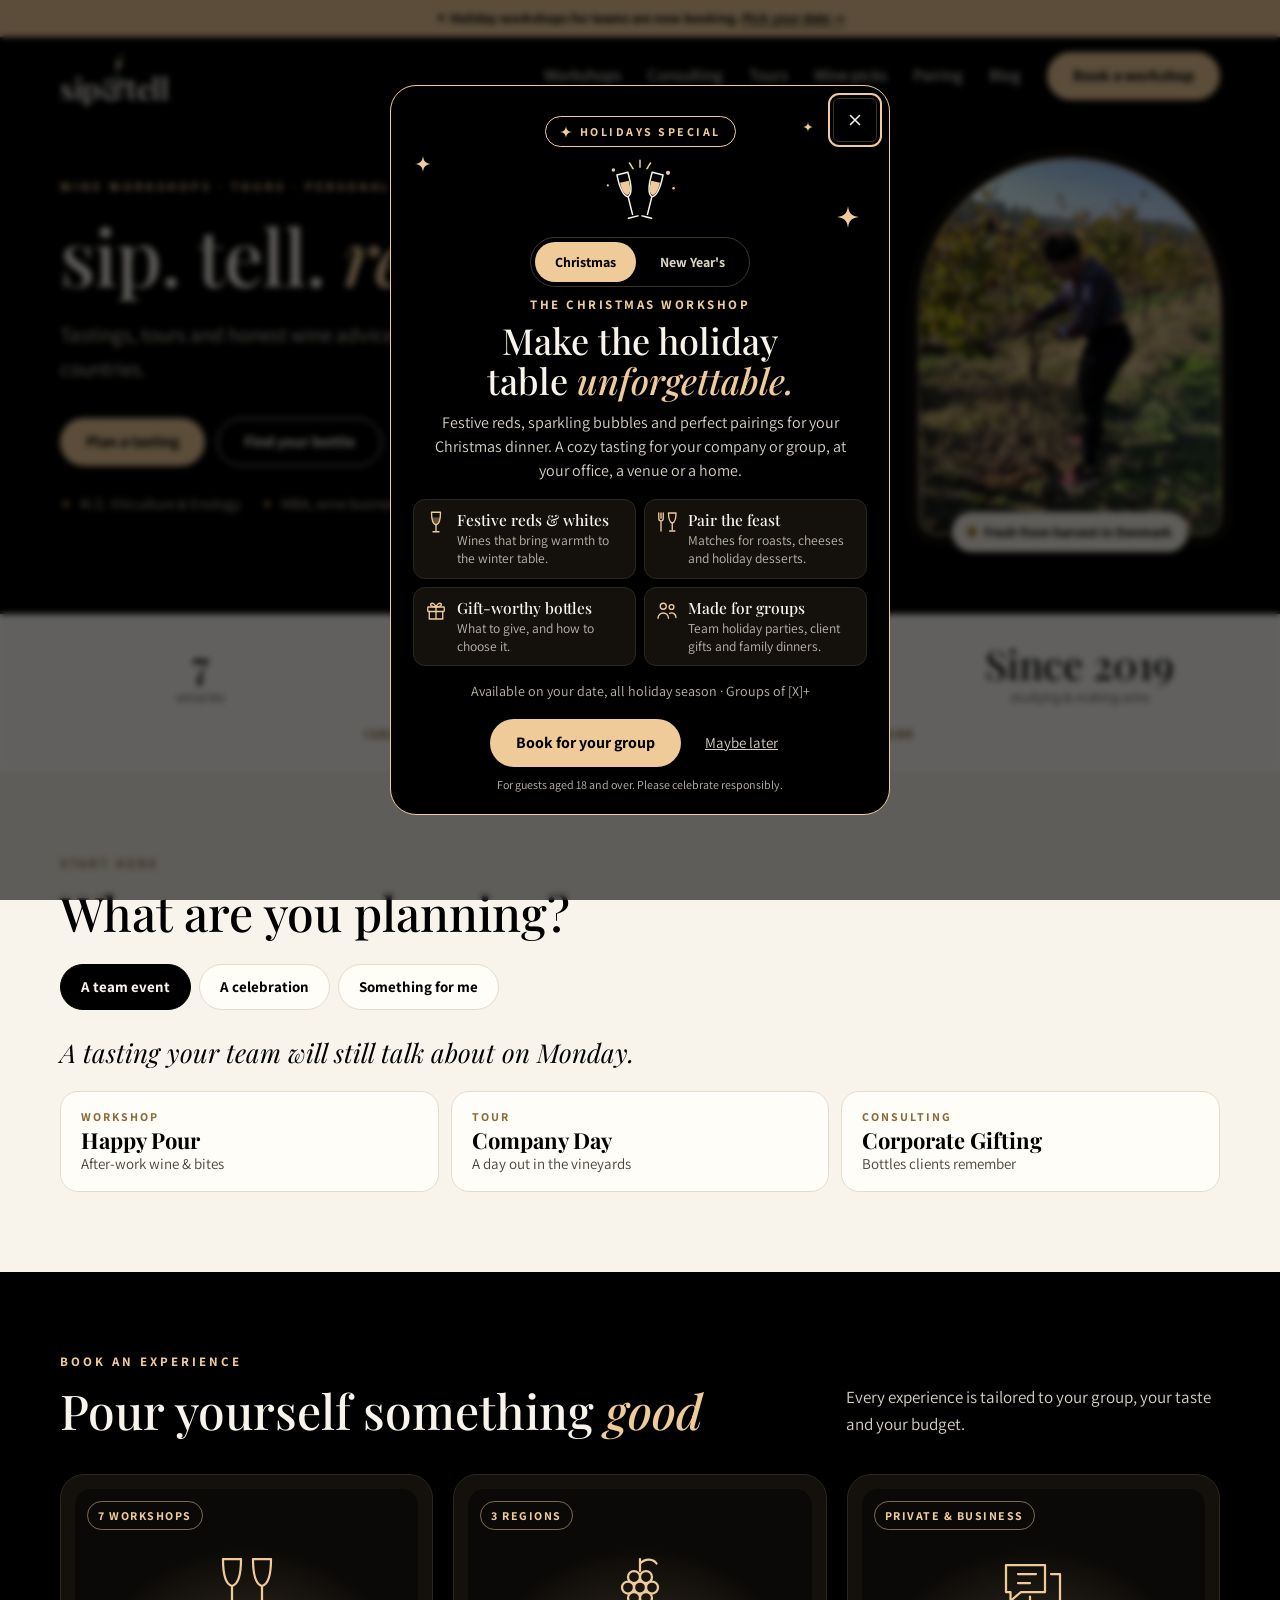
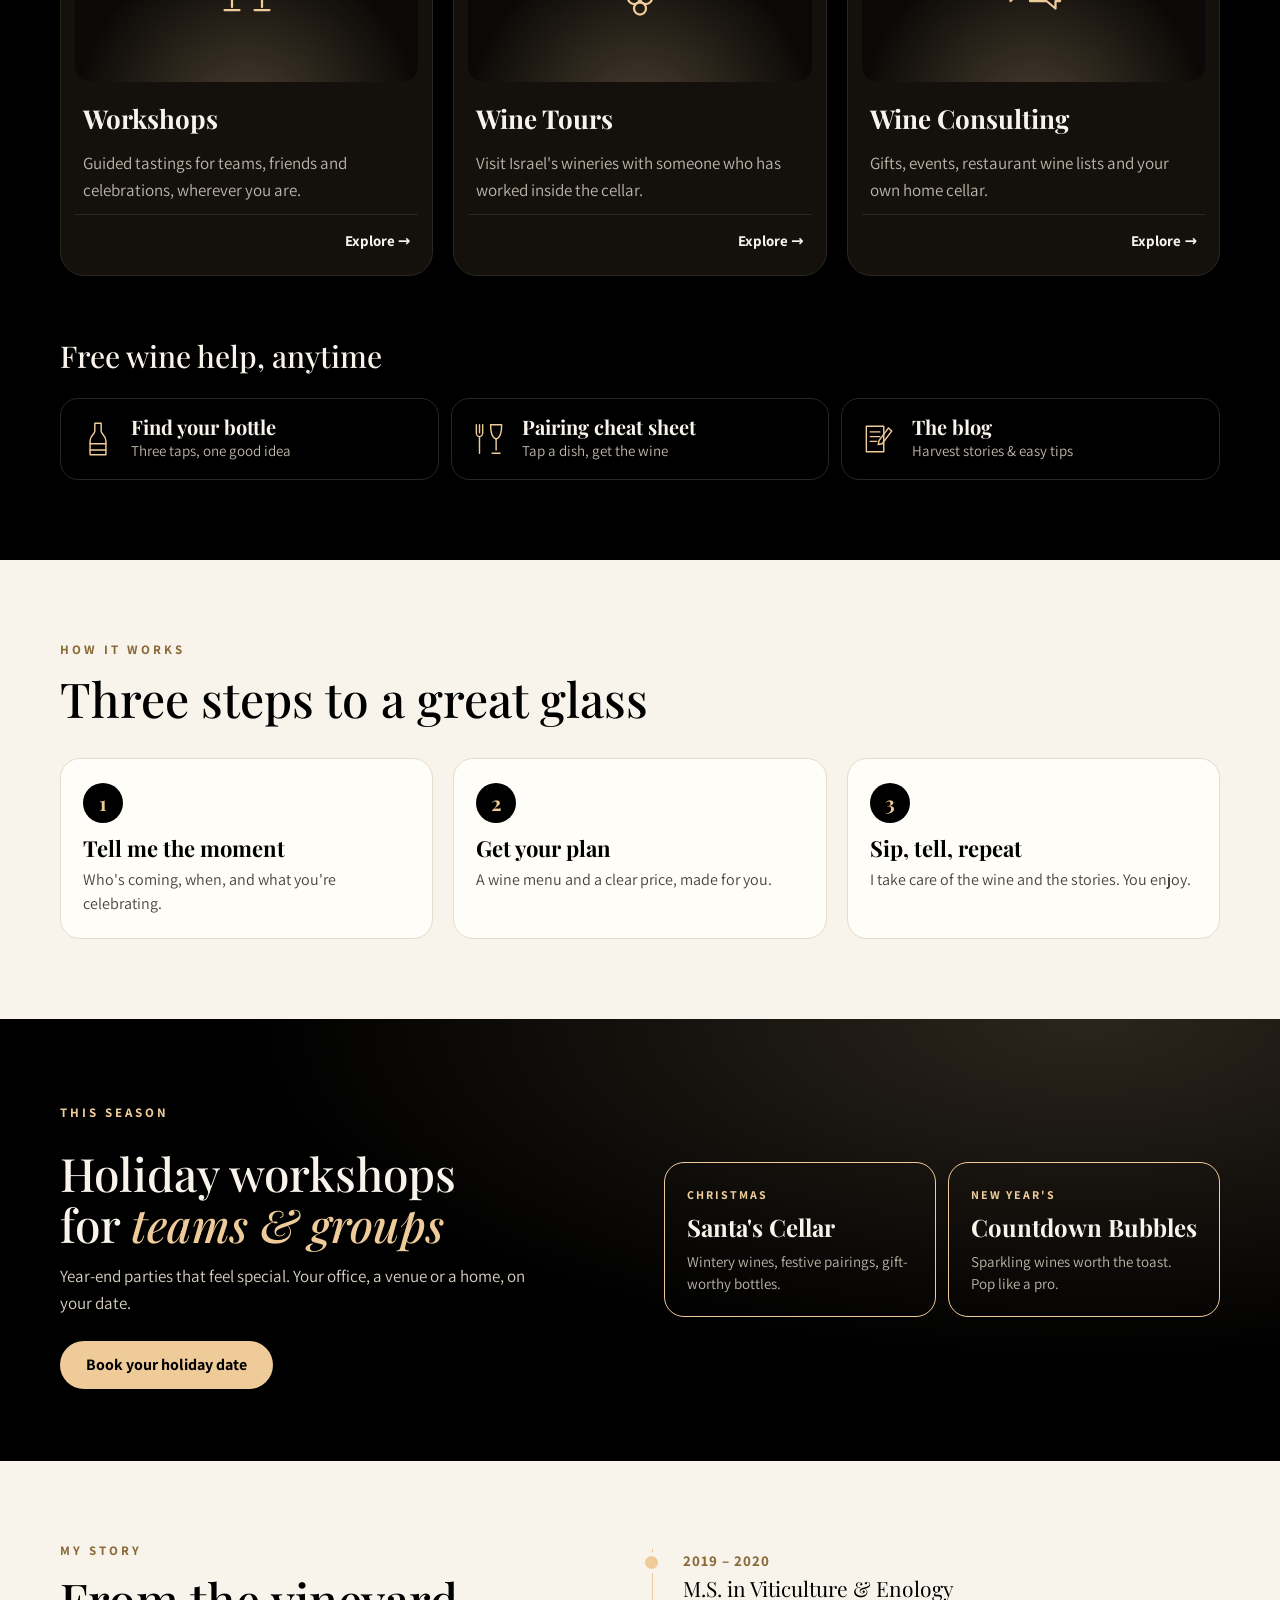
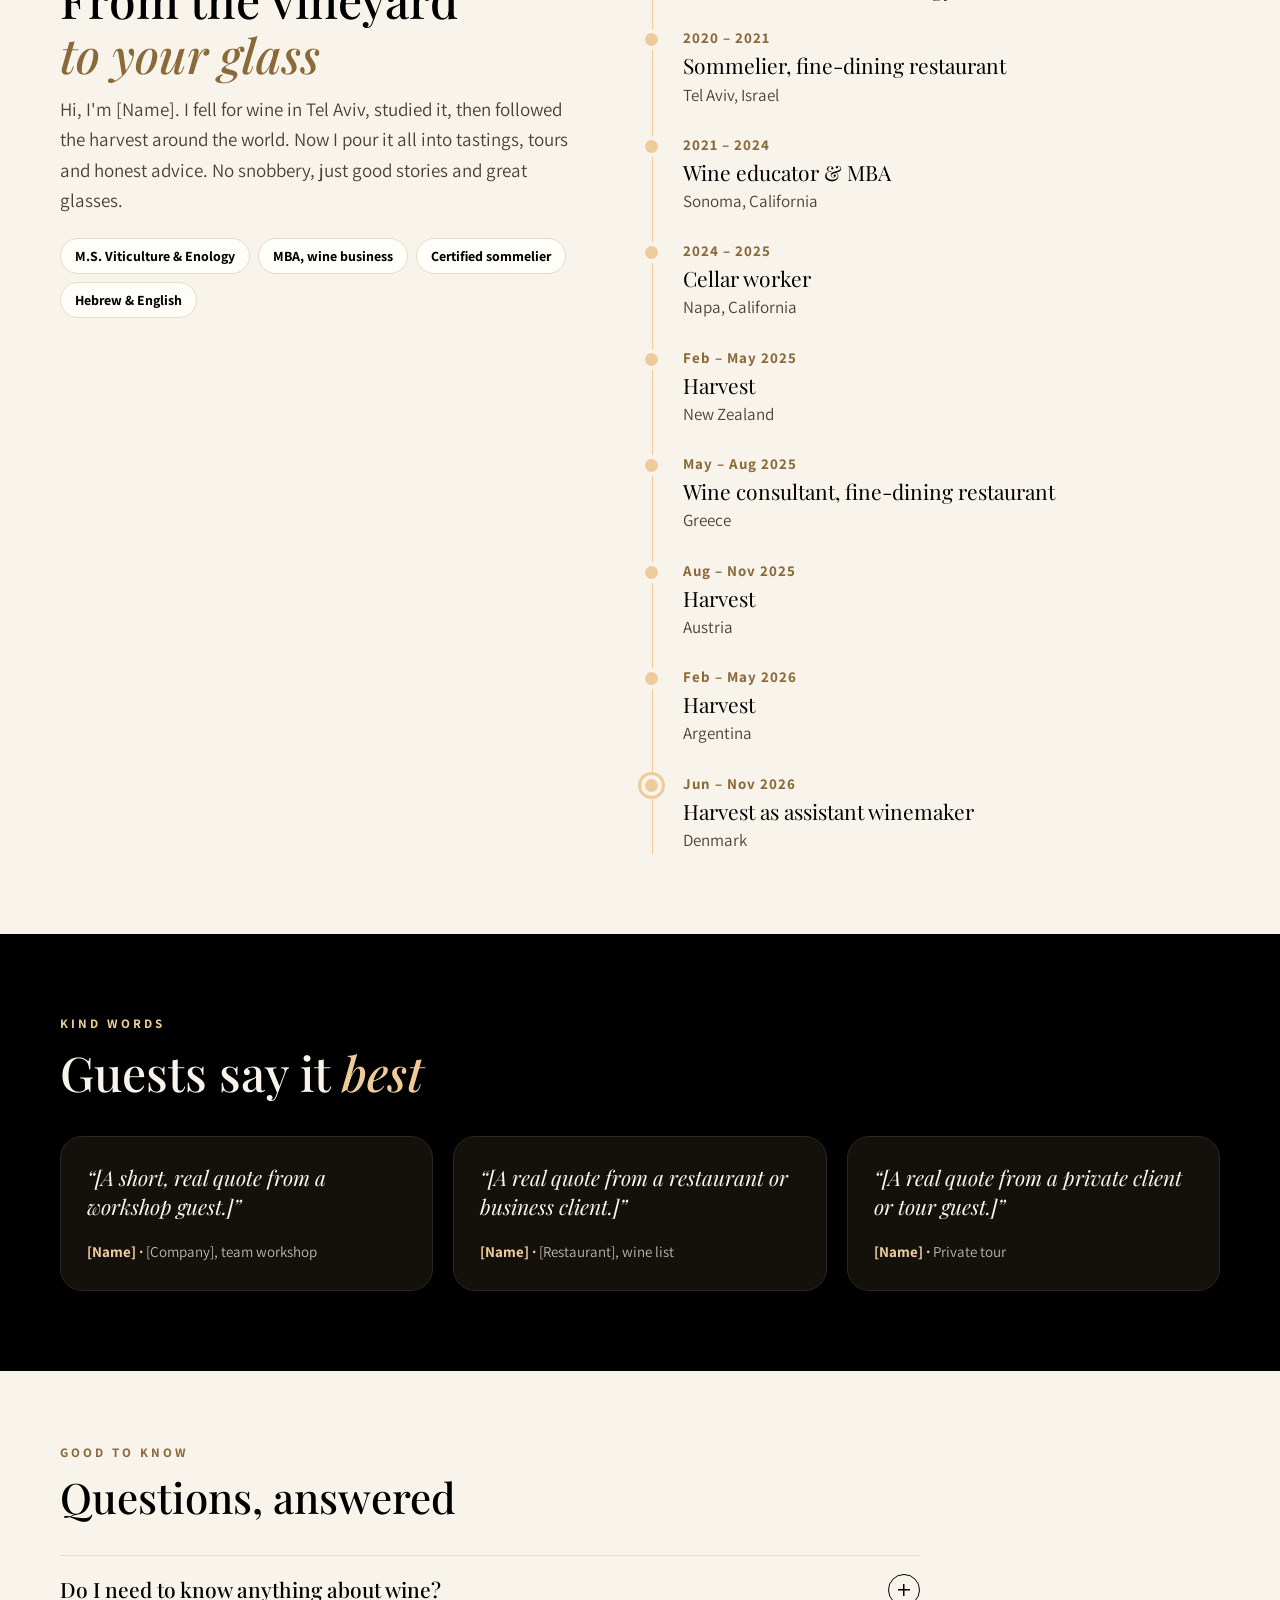
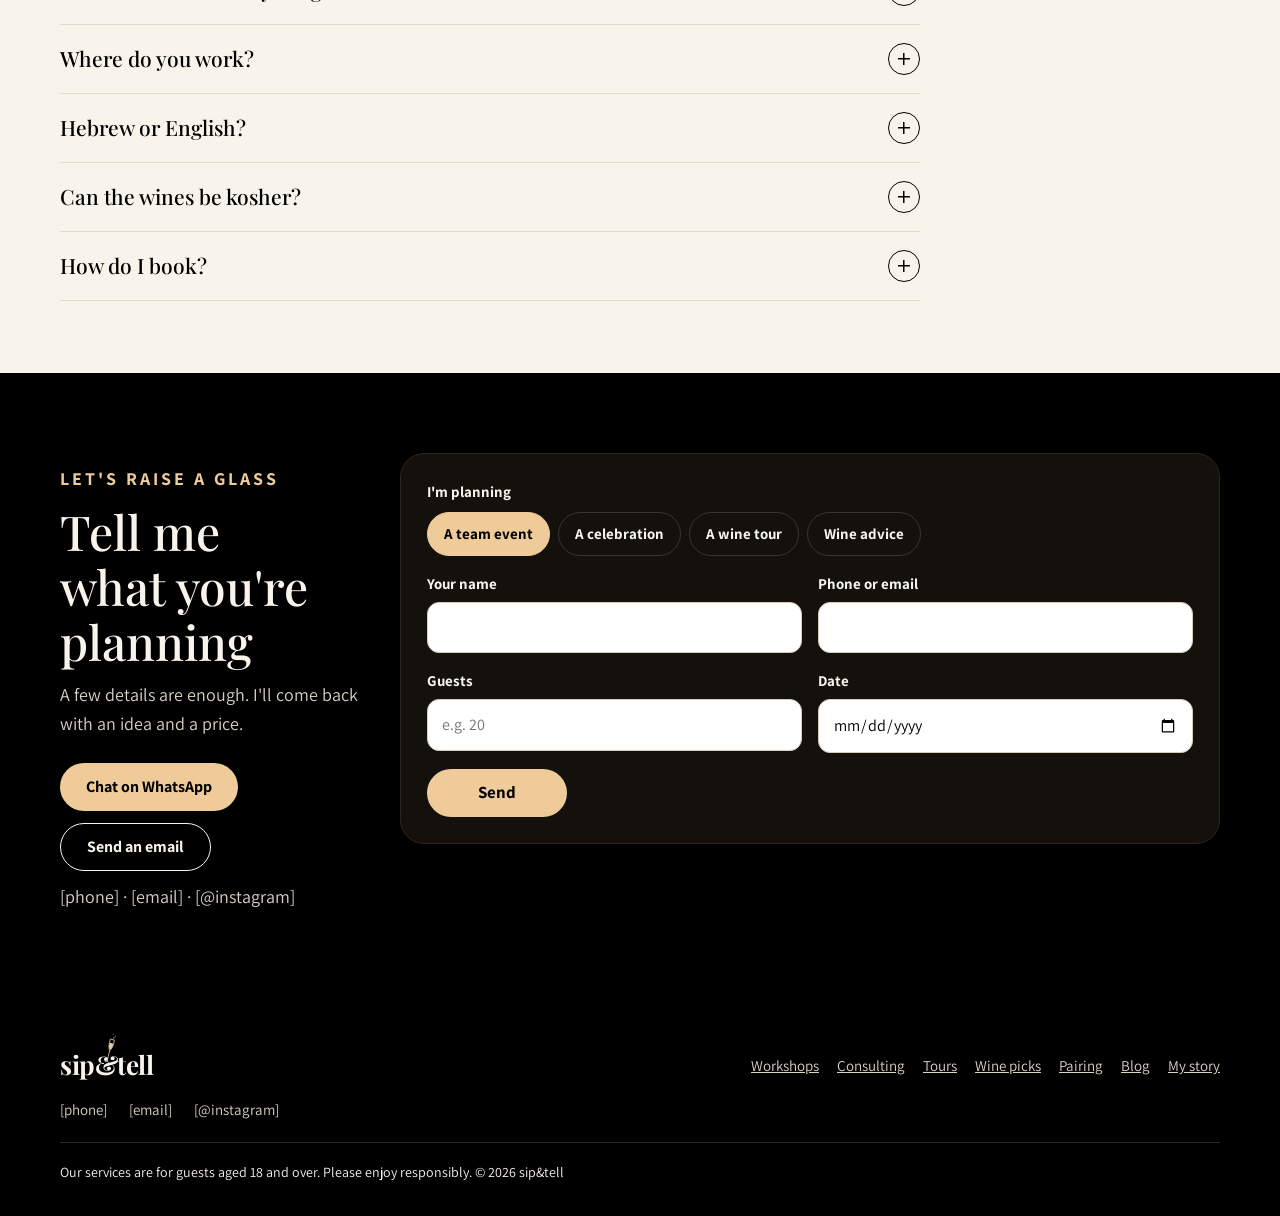
==== index.html @ bb8aca21 "sip&tell website Co-Authored-By: Claude Opus 5.5 <noreply@anthropic.com> Claude-Session: https://cla" ====
<!doctype html>
<html lang="en">
<head>
<meta charset="utf-8">
<meta name="viewport" content="width=device-width, initial-scale=1, viewport-fit=cover">
<meta name="description" content="sip&amp;tell: wine workshops, tours and personal wine advice.">
<title>sip&amp;tell</title>
<link rel="preconnect" href="https://fonts.googleapis.com">
<link rel="stylesheet" href="https://fonts.googleapis.com/css2?family=Playfair+Display:ital,wght@0,500;0,700;1,500&family=Assistant:wght@400;500;700&display=swap">
<style>
/* Layout: alternating black and cream bands from the brand book, one centered 1200px column, mobile-first */
:root{
  --black:#000000; --cream:#F8F4EC; --gold:#EFCB9A; --gold-ink:#8A6A38;
  --card:#FFFDF8; --line:#E4DCCB; --muted:#4A4238; --muted-dark:#BDB6AA; --soft:#D9D2C5; --photo:#14110D;
  --display:'Playfair Display', Georgia, 'Times New Roman', serif;
  --text:Assistant, 'Segoe UI', system-ui, -apple-system, sans-serif;
  color-scheme: light;
}
*{box-sizing:border-box}
html{scroll-behavior:smooth}
@media (prefers-reduced-motion: reduce){html{scroll-behavior:auto}}
[hidden]{display:none!important}
html{padding-top:env(safe-area-inset-top,0px);padding-bottom:env(safe-area-inset-bottom,0px)}
img{max-width:100%}
body{margin:0;background:var(--cream);color:var(--black);font-family:var(--text);font-size:17px;line-height:1.6}
body::before{content:"";position:fixed;inset:0 0 auto;height:env(safe-area-inset-top,0px);z-index:10;background:var(--black)}
a{color:inherit}
a:focus-visible,button:focus-visible{outline:2px solid var(--gold);outline-offset:3px;border-radius:6px}
h1,h2,h3{font-family:var(--display);text-wrap:balance;margin:0}
p{margin:0}
.wrap{max-width:1200px;margin:0 auto;padding-left:max(20px, env(safe-area-inset-left,0px));padding-right:max(20px, env(safe-area-inset-right,0px))}
.dark{background:var(--black);color:var(--cream)}
.eyebrow{font-size:13px;font-weight:700;letter-spacing:3px;text-transform:uppercase}
.btn{display:inline-flex;align-items:center;justify-content:center;min-height:48px;border-radius:999px;padding:0 26px;font-weight:700;font-size:16px;text-decoration:none;white-space:nowrap;transition:transform .15s ease, background .15s ease}
.btn:hover{transform:translateY(-1px)}
.btn-gold{background:var(--gold);color:var(--black)}
.btn-ghost-light{border:1.5px solid var(--cream);color:var(--cream)}
.btn-dark{background:var(--black);color:var(--cream)}
.btn-ghost-dark{border:1.5px solid var(--black);color:var(--black)}

/* Logo: wordmark with a champagne flute standing on the ampersand */
.logo{display:inline-block;padding-top:.8em;color:var(--cream);text-decoration:none;font-family:var(--display);font-weight:700;line-height:1;letter-spacing:-.5px;white-space:nowrap}
.logo .amp{position:relative;display:inline-block}
.logo svg{position:absolute;left:50%;bottom:.6em;width:.42em;height:1.16em;transform:translateX(-45%) rotate(14deg);transform-origin:bottom center;overflow:visible}

/* Header */
header{position:sticky;top:env(safe-area-inset-top,0px);z-index:20;background:var(--black);color:var(--cream)}
.bar{display:flex;align-items:center;justify-content:space-between;gap:16px;padding-block:12px}
.bar .logo{font-size:30px}
.nav{display:flex;align-items:center;gap:26px}
.nav-links{display:flex;gap:26px;font-weight:500}
.nav-links a{text-decoration:none;color:var(--cream)}
.nav-links a:hover{color:var(--gold)}
.menu-btn{display:none;background:none;border:1.5px solid var(--cream);color:var(--cream);width:48px;height:48px;border-radius:50%;cursor:pointer;align-items:center;justify-content:center}
@media (max-width: 1000px){
  .nav-links{display:none}
  .menu-btn{display:inline-flex}
  .nav .btn{padding:0 18px;font-size:15px}
  .nav{gap:10px}
}
.mobile-menu{border-top:1px solid #2A2620}
.mobile-menu ul{list-style:none;margin:0;padding-block:8px 18px;display:flex;flex-direction:column}
.mobile-menu a{display:block;padding:12px 0;font-family:var(--display);font-size:22px;text-decoration:none;color:var(--cream)}

/* Hero */
.hero{display:flex;flex-wrap:wrap;align-items:center;gap:48px;padding-block:44px 80px}
.hero-copy{flex:999 1 460px;min-width:0;container-type:inline-size}
.hero h1{font-weight:500;font-size:clamp(30px, 10.5cqi, 78px);line-height:1.06;letter-spacing:-1px;margin-top:16px}
.hero h1 em{color:var(--gold)}
.hero .lead{margin-top:22px;font-size:clamp(18px, 2.2vw, 21px);color:var(--soft);max-width:34em}
.actions{display:flex;flex-wrap:wrap;gap:12px;margin-top:32px}
.hero-art{flex:1 1 300px;display:flex;justify-content:center}
.photo{width:100%;max-width:420px;aspect-ratio:4/5;border-radius:220px 220px 24px 24px;border:1.5px dashed var(--gold);background:var(--photo);display:flex;align-items:center;justify-content:center;text-align:center;padding:32px;color:var(--gold)}
.photo.has-img{padding:0;border:none;overflow:hidden;box-shadow:0 0 0 1.5px var(--gold), 0 0 0 9px var(--black), 0 0 0 10px rgba(239,203,154,.35)}
.photo.has-img img{width:100%;height:100%;max-width:100%;object-fit:cover;object-position:50% 45%;display:block}

/* Tagline strip */
.strip{border-bottom:1px solid var(--line)}
.strip .wrap{display:flex;flex-wrap:wrap;align-items:center;justify-content:center;gap:8px 18px;padding-block:24px;font-family:var(--display);font-style:italic;font-size:clamp(19px, 2.4vw, 24px)}
.strip a{text-decoration:none}
.strip a:hover{color:var(--gold-ink)}
.spark{width:13px;height:13px;flex:none}

/* Sections */
.section{padding-block:80px}
.section h2{font-weight:500;font-size:clamp(32px, 4.5vw, 48px);line-height:1.15;margin-top:10px}
.section .intro{margin-top:12px;font-size:19px;max-width:36em}

/* Services */
.cards{display:grid;grid-template-columns:repeat(auto-fit, minmax(270px, 1fr));gap:20px;margin-top:40px}
.card{display:flex;flex-direction:column;gap:12px;text-decoration:none;color:var(--black);background:var(--card);border:1px solid var(--line);border-radius:20px;padding:28px;transition:border-color .15s ease, transform .15s ease}
.card:hover{border-color:var(--black);transform:translateY(-2px)}
.card h3{font-weight:700;font-size:24px}
.card p{color:var(--muted)}
.card .more{margin-top:auto;font-weight:700;font-size:15px}
.card svg{width:40px;height:40px}

/* Timeline */
.story{max-width:820px}
.timeline{list-style:none;margin:48px 0 0;padding:0 0 0 30px;border-left:1.5px solid var(--gold);display:flex;flex-direction:column;gap:32px}
.timeline li{position:relative}
.timeline li::before{content:"";position:absolute;left:-38px;top:7px;width:13px;height:13px;border-radius:50%;background:var(--gold);box-shadow:0 0 0 4px var(--black)}
.timeline .when{color:var(--gold);font-weight:700;font-size:15px;letter-spacing:1px;font-variant-numeric:tabular-nums}
.timeline .what{font-family:var(--display);font-size:23px;line-height:1.3;margin-top:2px}
.timeline .where{color:var(--muted-dark);margin-top:2px}
.timeline li.now::before{box-shadow:0 0 0 4px var(--black), 0 0 0 7px var(--gold)}

/* Contact */
.contact{text-align:center}
.contact .intro{margin-inline:auto}
.contact .actions{justify-content:center}
.details{margin-top:22px;color:var(--muted);user-select:all}

/* Footer */
footer{color:var(--soft)}
.foot{display:flex;flex-wrap:wrap;align-items:flex-end;justify-content:space-between;gap:20px;padding-block:40px 32px}
.foot .logo{font-size:26px}
.foot nav{display:flex;flex-wrap:wrap;gap:18px;font-size:15px}
.foot nav a{color:var(--soft)}
.legal{flex-basis:100%;border-top:1px solid #2A2620;padding-top:18px;font-size:14px}

/* New Year pop-up */
.ny{border:none;padding:0;background:transparent;color:var(--cream);width:min(92vw, 500px);max-height:94dvh;overflow:visible}
.ny::backdrop{background:rgba(0,0,0,.62);backdrop-filter:blur(3px)}
.ny[open] .ny-card{animation:ny-pop .45s cubic-bezier(.2,.9,.3,1.2)}
@keyframes ny-pop{from{opacity:0;transform:translateY(16px) scale(.96)}to{opacity:1;transform:none}}
@media (prefers-reduced-motion: reduce){.ny[open] .ny-card{animation:none}}
.ny-card{position:relative;overflow-y:auto;overflow-x:hidden;max-height:94dvh;scrollbar-width:none;overscroll-behavior:contain;background:var(--black);border:1.5px solid var(--gold);border-radius:26px;padding:30px 22px 20px;text-align:center}
.ny-card::-webkit-scrollbar{display:none}
.ny-year{position:absolute;left:50%;top:-10px;transform:translateX(-50%);font-family:var(--display);font-style:italic;font-size:120px;line-height:1;color:var(--gold);opacity:.1;pointer-events:none;letter-spacing:-4px}
.ny-close{position:absolute;top:12px;right:12px;width:44px;height:44px;border-radius:50%;border:1px solid #3A342B;background:transparent;color:var(--cream);cursor:pointer;display:inline-flex;align-items:center;justify-content:center}
.ny-close:hover{border-color:var(--gold);color:var(--gold)}
.ny-badge{display:inline-flex;align-items:center;gap:8px;border:1px solid var(--gold);color:var(--gold);border-radius:999px;padding:5px 14px;font-size:12px;font-weight:700;letter-spacing:2.5px;text-transform:uppercase}
.ny-art{display:block;margin:10px auto 0;width:84px;height:68px}
.ny h2{font-weight:500;font-size:clamp(26px, 6.5vw, 36px);line-height:1.12;margin-top:4px}
.ny h2 em{color:var(--gold)}
.ny-text{margin:10px auto 0;max-width:26em;font-size:16px;line-height:1.5;color:var(--soft)}
.ny-list{list-style:none;margin:16px 0 0;padding:0;display:grid;grid-template-columns:repeat(2, minmax(0, 1fr));gap:8px;text-align:left}
@media (max-width: 440px), (max-height: 760px){.ny-list .d{display:none!important}.ny-list li{align-items:center}}
.ny-list li{display:flex;align-items:flex-start;gap:9px;background:#14110D;border:1px solid #2A2620;border-radius:12px;padding:10px;font-size:13.5px;line-height:1.35;color:var(--muted-dark)}
.ny-list strong{display:block;color:var(--cream);font-family:var(--display);font-weight:500;font-size:15.5px;line-height:1.25}
.ny-list .d{display:block;margin-top:2px}
.ny-kicker{margin-top:4px;color:var(--gold);font-size:13px;font-weight:700;letter-spacing:2.5px;text-transform:uppercase}
.ny-note{margin-top:8px;color:var(--muted-dark);font-size:12px}
.ny-tabs{display:inline-flex;gap:4px;margin:12px auto 4px;padding:4px;border:1px solid #3A342B;border-radius:999px}
.ny-tabs button{min-height:40px;padding:0 20px;border:none;border-radius:999px;background:transparent;color:var(--soft);font:inherit;font-weight:700;font-size:14px;cursor:pointer;transition:background .15s ease,color .15s ease}
.ny-tabs button:hover{color:var(--cream)}
.ny-tabs button[aria-selected="true"]{background:var(--gold);color:var(--black)}
.ny-list svg{width:24px;height:24px;flex:none;color:var(--gold)}
.ny-meta{margin-top:14px;color:var(--muted-dark);font-size:14px}
.ny .actions{justify-content:center;margin-top:16px}
.ny-later{background:none;border:none;color:var(--soft);font:inherit;font-size:15px;text-decoration:underline;cursor:pointer;min-height:44px;padding:0 12px}
.ny-sparkle{position:absolute;color:var(--gold);pointer-events:none}
.ny-chip{position:fixed;z-index:30;right:max(16px, calc(env(safe-area-inset-right,0px) + 12px));bottom:max(16px, calc(env(safe-area-inset-bottom,0px) + 12px));display:inline-flex;align-items:center;gap:8px;min-height:48px;padding:0 18px;border-radius:999px;border:1.5px solid var(--gold);background:var(--black);color:var(--cream);font:inherit;font-weight:700;font-size:15px;cursor:pointer;box-shadow:0 8px 24px rgba(0,0,0,.25)}
.ny-chip svg{width:16px;height:16px;color:var(--gold)}

/* Phone & tablet: keep the page menu visible as a swipeable row under the logo */
@media (max-width: 1000px){
  .bar{flex-wrap:wrap;row-gap:0;gap:10px}
  .bar > .logo{margin-right:auto}
  .nav{display:contents}
  .nav-links{display:flex!important;order:3;flex-basis:100%;min-width:0;overflow-x:auto;scrollbar-width:none;gap:20px;margin-top:10px;padding:10px 24px 0 0;border-top:1px solid #2A2620;font-size:15px;-webkit-mask-image:linear-gradient(90deg,#000 88%,transparent);mask-image:linear-gradient(90deg,#000 88%,transparent)}
  .nav-links::-webkit-scrollbar{display:none}
  .nav-links a{white-space:nowrap;flex:none;padding-block:4px}
  .nav-links a[aria-current]{color:var(--gold)}
}

/* ---- Homepage v2 ---- */
.creds{list-style:none;margin:26px 0 0;padding:0;display:flex;flex-wrap:wrap;gap:8px 20px;color:var(--soft);font-size:15px}
.creds li{display:flex;align-items:center;gap:8px}
.creds svg{width:12px;height:12px}
.photo-wrap{margin:0;position:relative;width:100%;max-width:420px}
.now-badge{position:absolute;left:50%;bottom:-18px;transform:translateX(-50%);display:inline-flex;align-items:center;gap:8px;white-space:nowrap;background:var(--cream);color:var(--black);border-radius:999px;padding:9px 16px;font-size:14px;font-weight:700;box-shadow:0 8px 24px rgba(0,0,0,.35)}
.now-badge .dot{width:8px;height:8px;border-radius:50%;background:#8A6A38;box-shadow:0 0 0 4px rgba(239,203,154,.6)}

.proof{border-bottom:1px solid var(--line);background:var(--card)}
.proof-row{display:grid;grid-template-columns:repeat(4, minmax(0, 1fr));gap:12px;padding-block:28px}
.proof-row div{display:flex;flex-direction:column;align-items:center;text-align:center;gap:2px;min-width:0}
.proof-row b{font-family:var(--display);font-weight:500;font-size:clamp(26px, 4vw, 40px);line-height:1.1}
.proof-row span{font-size:14px;color:var(--muted);line-height:1.3}
.proof-places{grid-column:1 / -1;text-align:center;margin:4px 0 0;font-size:14px;font-weight:700;letter-spacing:1.5px;text-transform:uppercase;color:var(--gold-ink)}
@media (max-width: 640px){.proof-row{grid-template-columns:repeat(2, minmax(0, 1fr));row-gap:22px}}

.aud-tabs{display:flex;flex-wrap:wrap;gap:8px;margin-top:24px}
.aud-tabs button{min-height:46px;padding:0 20px;border-radius:999px;border:1.5px solid var(--line);background:var(--card);font:inherit;font-weight:700;font-size:15px;color:var(--black);cursor:pointer}
.aud-tabs button:hover{border-color:var(--black)}
.aud-tabs button[aria-selected="true"]{background:var(--black);color:var(--cream);border-color:var(--black)}
.aud-line{margin-top:22px;font-family:var(--display);font-style:italic;font-size:clamp(20px, 2.6vw, 26px)}
.aud-picks{display:grid;grid-template-columns:repeat(auto-fit, minmax(220px, 1fr));gap:12px;margin-top:18px}
.aud-picks a{display:flex;flex-direction:column;gap:2px;padding:18px 20px;border-radius:18px;background:var(--card);border:1px solid var(--line);text-decoration:none;font-family:var(--display);font-size:22px;font-weight:700;line-height:1.2;transition:border-color .15s ease, transform .15s ease;min-width:0}
.aud-picks a:hover{border-color:var(--black);transform:translateY(-2px)}
.aud-picks small{font-family:var(--text);font-size:12px;font-weight:700;letter-spacing:2px;text-transform:uppercase;color:var(--gold-ink)}
.aud-picks span{font-family:var(--text);font-size:15px;font-weight:400;color:var(--muted)}

.sec-head{display:flex;flex-wrap:wrap;justify-content:space-between;align-items:flex-end;gap:12px 32px}
.sec-note{color:var(--soft);max-width:22em}
.exp{display:grid;grid-template-columns:repeat(auto-fit, minmax(280px, 1fr));gap:20px;margin-top:36px}
.exp-card{display:flex;flex-direction:column;gap:10px;padding:14px 14px 22px;border-radius:24px;background:#14110D;border:1px solid #2A2620;color:var(--cream);text-decoration:none;transition:border-color .15s ease, transform .15s ease;min-width:0}
.exp-card:hover{border-color:var(--gold);transform:translateY(-3px)}
.exp-art{position:relative;display:flex;align-items:center;justify-content:center;aspect-ratio:16/9;border-radius:16px;background:radial-gradient(circle at 50% 120%, rgba(239,203,154,.28), transparent 60%), #0B0907;color:var(--gold)}
.exp-art svg{width:72px;height:72px}
.exp-art em{position:absolute;top:12px;left:12px;font-style:normal;font-size:12px;font-weight:700;letter-spacing:1.5px;text-transform:uppercase;border:1px solid rgba(239,203,154,.5);border-radius:999px;padding:4px 10px}
.exp-card h3{font-weight:700;font-size:26px;padding-inline:8px;margin-top:6px}
.exp-card p{color:var(--muted-dark);padding-inline:8px}
.exp-foot{display:flex;justify-content:flex-end;align-items:baseline;gap:10px;margin-top:auto;padding:14px 8px 0;border-top:1px solid #2A2620;color:var(--muted-dark);font-size:14px}
.exp-foot b{font-family:var(--display);font-size:20px;color:var(--gold)}
.exp-foot .go{font-weight:700;color:var(--cream);font-size:15px}
.free-title{margin-top:56px;font-weight:500;font-size:clamp(24px, 3vw, 30px)}
.free{display:grid;grid-template-columns:repeat(auto-fit, minmax(240px, 1fr));gap:12px;margin-top:18px}
.free a{display:flex;align-items:center;gap:14px;padding:16px 18px;border-radius:18px;border:1px solid #2A2620;color:var(--cream);text-decoration:none;font-size:15px;color:var(--muted-dark);min-width:0}
.free a:hover{border-color:var(--gold)}
.free svg{width:38px;height:38px;flex:none;color:var(--gold)}
.free strong{display:block;font-family:var(--display);font-size:20px;color:var(--cream);line-height:1.2}

.season{background:radial-gradient(ellipse at 85% 0%, rgba(239,203,154,.18), transparent 55%), var(--black)}
.season-row{display:flex;flex-wrap:wrap;gap:32px 48px;align-items:center;padding-block:72px}
.season-copy{flex:1 1 340px;min-width:0}
.season-copy h2{font-weight:500;font-size:clamp(32px, 4.5vw, 46px);line-height:1.12;margin-top:10px}
.season-copy h2 em{color:var(--gold)}
.season-copy p{margin:12px 0 24px;color:var(--soft);max-width:28em}
.season-cards{flex:1 1 340px;display:grid;grid-template-columns:repeat(auto-fit, minmax(200px, 1fr));gap:12px;min-width:0}
.season-cards a{display:flex;flex-direction:column;gap:4px;padding:22px;border-radius:20px;border:1px solid var(--gold);text-decoration:none;color:var(--cream)}
.season-cards a:hover{background:#14110D}
.season-cards small{font-size:12px;font-weight:700;letter-spacing:2px;text-transform:uppercase;color:var(--gold)}
.season-cards strong{font-family:var(--display);font-size:24px}
.season-cards span{color:var(--muted-dark);font-size:15px;line-height:1.45}

.about{display:flex;flex-wrap:wrap;gap:40px 64px;align-items:flex-start}
.about-copy{flex:1 1 340px;min-width:0}
@media (min-width: 900px){.about-copy{position:sticky;top:120px}}
.about-copy h2 em{color:var(--gold-ink)}
.chips-row{list-style:none;margin:22px 0 0;padding:0;display:flex;flex-wrap:wrap;gap:8px}
.chips-row li{border:1px solid var(--line);background:var(--card);border-radius:999px;padding:6px 14px;font-size:14px;font-weight:700}
.about .timeline{flex:1 1 380px;min-width:0;margin-top:8px;gap:24px}
.about .timeline li::before{box-shadow:0 0 0 4px var(--cream)}
.about .timeline li.now::before{box-shadow:0 0 0 4px var(--cream), 0 0 0 7px var(--gold)}
.about .timeline .when{color:var(--gold-ink)}
.about .timeline .what{font-size:21px}
.about .timeline .where{color:var(--muted)}

.quotes{display:grid;grid-template-columns:repeat(auto-fit, minmax(260px, 1fr));gap:20px;margin-top:36px}
.quotes figure{margin:0;padding:26px;border-radius:22px;background:#14110D;border:1px solid #2A2620;display:flex;flex-direction:column;gap:18px}
.quotes blockquote{margin:0;font-family:var(--display);font-style:italic;font-size:21px;line-height:1.4}
.quotes figcaption{margin-top:auto;font-weight:700;font-size:15px;color:var(--gold)}
.quotes figcaption span{color:var(--muted-dark);font-weight:400}

.reach-home{display:flex;flex-wrap:wrap;gap:40px;align-items:flex-start}
.reach-home .reach-copy{flex:1 1 300px;min-width:0}
.reach-home .reach-copy p{margin-top:12px;color:var(--soft);font-size:18px}
.reach-home .details{color:var(--muted-dark);margin-top:18px}
.reach-home .actions{margin-top:24px}
form.quote{flex:999 1 420px;min-width:0;background:#14110D;border:1px solid #2A2620;border-radius:24px;padding:26px;display:grid;grid-template-columns:repeat(2, minmax(0, 1fr));gap:16px;color:var(--cream)}
@media (max-width: 560px){form.quote{grid-template-columns:1fr}}
form.quote .field{display:flex;flex-direction:column;gap:6px;min-width:0}
form.quote .full{grid-column:1 / -1}
form.quote label,form.quote legend{font-weight:700;font-size:15px}
form.quote input[type=text],form.quote input[type=number],form.quote input[type=date]{font:inherit;font-size:16px;color:var(--black);background:#FFFFFF;border:1px solid #D6CCB8;border-radius:12px;padding:12px 14px;min-height:48px;width:100%}
form.quote .btn{grid-column:1 / -1;justify-self:start;border:none;cursor:pointer;font:inherit;font-weight:700;min-width:140px}
form.quote .sent{grid-column:1 / -1;font-size:15px;background:#2A2216;color:var(--cream);border-radius:12px;padding:12px 14px}
.pick{border:none;margin:0;padding:0;display:flex;flex-direction:row!important;flex-wrap:wrap;gap:8px!important}
.pick legend{padding:0;margin-bottom:8px;width:100%}
.pick label{position:relative;cursor:pointer;font-weight:500}
.pick input{position:absolute;opacity:0;width:1px;height:1px}
.pick span{display:inline-flex;align-items:center;min-height:44px;padding:0 16px;border-radius:999px;border:1.5px solid #3A342B;font-size:15px}
.pick input:checked + span{background:var(--gold);color:var(--black);border-color:var(--gold)}
.pick input:focus-visible + span{outline:2px solid var(--gold);outline-offset:3px}
.highlight{animation:glow 1.4s ease}
@keyframes glow{0%{box-shadow:0 0 0 0 rgba(239,203,154,0)}30%{box-shadow:0 0 0 6px rgba(239,203,154,.8)}100%{box-shadow:0 0 0 0 rgba(239,203,154,0)}}
</style>
<link rel="stylesheet" href="extras.css">
</head>
<body>

<svg width="0" height="0" style="position:absolute" aria-hidden="true">
  <defs>
    <symbol id="flute" viewBox="-6 -24 52 144">
      <path d="M11.5 22H28.5C29 38 26 50 20 53C14 50 11 38 11.5 22Z" fill="#EFCB9A"/>
      <path d="M10 4H30C31 30 28 52 20 56C12 52 9 30 10 4Z" fill="none" stroke="currentColor" stroke-width="3" stroke-linejoin="round"/>
      <path d="M20 56V108M11 113Q20 107 29 113" fill="none" stroke="currentColor" stroke-width="3" stroke-linecap="round"/>
      <g fill="currentColor"><circle cx="25" cy="-6" r="3"/><circle cx="31" cy="-16" r="2.2"/><circle cx="21" cy="-20" r="1.6"/></g>
    </symbol>
    <symbol id="spark" viewBox="0 0 24 24"><path d="M12 0C13 8 16 11 24 12C16 13 13 16 12 24C11 16 8 13 0 12C8 11 11 8 12 0Z" fill="#B08A4E"/></symbol>
  </defs>
</svg>

<div class="announce"><a href="workshops/#holiday">✦ Holiday workshops for teams are now booking. <span>Pick your date →</span></a></div>

<header>
  <div class="wrap bar">
    <a class="logo" href="#top" aria-label="sip&amp;tell, back to top">sip<span class="amp">&amp;<svg aria-hidden="true"><use href="#flute"/></svg></span>tell</a>
    <nav class="nav" aria-label="Main">
      <div class="nav-links">
        <a href="workshops/">Workshops</a>
        <a href="consulting/">Consulting</a>
        <a href="tours/">Tours</a>
        <a href="wine-picks/">Wine picks</a>
        <a href="pairing/">Pairing</a>
        <a href="blog/">Blog</a>
      </div>
      <a class="btn btn-gold" href="workshops/">Book a workshop</a>
      <button class="menu-btn" id="menu-btn" type="button" aria-label="Open menu" aria-expanded="false" aria-controls="mobile-menu">
        <svg width="20" height="20" viewBox="0 0 24 24" fill="none" stroke="currentColor" stroke-width="2" stroke-linecap="round" aria-hidden="true"><path d="M4 7h16M4 12h16M4 17h16"/></svg>
      </button>
    </nav>
  </div>
  <div class="mobile-menu" id="mobile-menu" hidden>
    <ul class="wrap">
      <li><a href="workshops/">Workshops</a></li>
      <li><a href="consulting/">Consulting</a></li>
      <li><a href="tours/">Tours</a></li>
      <li><a href="wine-picks/">Wine picks</a></li>
      <li><a href="pairing/">Pairing</a></li>
      <li><a href="blog/">Blog</a></li>
      <li><a href="#story">My story</a></li>
      <li><a href="#contact">Contact</a></li>
    </ul>
  </div>
</header>

<main>
<section id="top" class="dark">
  <div class="wrap hero">
    <div class="hero-copy">
      <p class="eyebrow" style="color:var(--gold)">Wine workshops · Tours · Personal advice</p>
      <h1 style="white-space:nowrap">sip. tell. <em>repeat.</em></h1>
      <p class="lead">Tastings, tours and honest wine advice from a winemaker with 7 harvests in 7 countries.</p>
      <div class="actions">
        <a class="btn btn-gold" href="workshops/">Plan a tasting</a>
        <a class="btn btn-ghost-light" href="wine-picks/">Find your bottle</a>
      </div>
      <ul class="creds" aria-label="Credentials">
        <li><svg aria-hidden="true"><use href="#spark"/></svg>M.S. Viticulture &amp; Enology</li>
        <li><svg aria-hidden="true"><use href="#spark"/></svg>MBA, wine business</li>
        <li><svg aria-hidden="true"><use href="#spark"/></svg>Certified sommelier</li>
      </ul>
    </div>
    <div class="hero-art">
      <figure class="photo-wrap">
        <div class="photo has-img"><img src="hero.jpg" alt="Working the vines in an autumn vineyard" width="900" height="1200"></div>
        <figcaption class="now-badge"><span class="dot" aria-hidden="true"></span>Fresh from harvest in Denmark</figcaption>
      </figure>
    </div>
  </div>
</section>

<section class="proof" aria-label="Experience in numbers">
  <div class="wrap proof-row">
    <div><b>7</b><span>wineries</span></div>
    <div><b>7</b><span>countries</span></div>
    <div><b>7</b><span>harvests</span></div>
    <div><b>Since 2019</b><span>studying &amp; making wine</span></div>
    <p class="proof-places">Israel · USA · Greece · New Zealand · Austria · Argentina · Denmark</p>
  </div>
</section>

<!-- Audience picker -->
<section id="planning" class="wrap section">
  <p class="eyebrow" style="color:var(--gold-ink)">Start here</p>
  <h2>What are you planning?</h2>
  <div class="aud-tabs" role="tablist" aria-label="Choose what you're planning">
    <button type="button" role="tab" id="t-team" aria-selected="true" aria-controls="p-team">A team event</button>
    <button type="button" role="tab" id="t-party" aria-selected="false" aria-controls="p-party" tabindex="-1">A celebration</button>
    <button type="button" role="tab" id="t-me" aria-selected="false" aria-controls="p-me" tabindex="-1">Something for me</button>
  </div>

  <div class="aud" id="p-team" role="tabpanel" aria-labelledby="t-team">
    <p class="aud-line">A tasting your team will still talk about on Monday.</p>
    <div class="aud-picks">
      <a href="workshops/#journeys"><small>Workshop</small>Happy Pour<span>After-work wine &amp; bites</span></a>
      <a href="tours/#styles"><small>Tour</small>Company Day<span>A day out in the vineyards</span></a>
      <a href="consulting/#business"><small>Consulting</small>Corporate Gifting<span>Bottles clients remember</span></a>
    </div>
  </div>
  <div class="aud" id="p-party" role="tabpanel" aria-labelledby="t-party" hidden>
    <p class="aud-line">Birthdays, anniversaries and big dinners, poured to perfection.</p>
    <div class="aud-picks">
      <a href="workshops/#journeys"><small>Workshop</small>Wine Passport<span>Pick a country, taste the trip</span></a>
      <a href="pairing/#services"><small>Pairing</small>Pairing Dinner<span>I pour, you host</span></a>
      <a href="tours/#styles"><small>Tour</small>Group Day Out<span>Friends, wineries, one great day</span></a>
    </div>
  </div>
  <div class="aud" id="p-me" role="tabpanel" aria-labelledby="t-me" hidden>
    <p class="aud-line">The right bottle, a smarter cellar, a perfect day in the vineyards.</p>
    <div class="aud-picks">
      <a href="wine-picks/#picks"><small>Wine picks</small>Tonight's Bottle<span>One perfect pick, fast</span></a>
      <a href="consulting/#private"><small>Consulting</small>Home Cellar<span>Build a cellar you'll love</span></a>
      <a href="tours/#styles"><small>Tour</small>Private Tour<span>Just you and the winemakers</span></a>
    </div>
  </div>
</section>

<!-- Experiences -->
<section id="services" class="dark">
  <div class="wrap section">
    <div class="sec-head">
      <div>
        <p class="eyebrow" style="color:var(--gold)">Book an experience</p>
        <h2>Pour yourself something <em style="color:var(--gold)">good</em></h2>
      </div>
      <p class="sec-note">Every experience is tailored to your group, your taste and your budget.</p>
    </div>
    <div class="exp">
      <a class="exp-card" href="workshops/">
        <span class="exp-art"><svg viewBox="0 0 48 48" fill="none" stroke="currentColor" stroke-width="1.5" stroke-linecap="round" stroke-linejoin="round" aria-hidden="true"><path d="M8 6h12c0 12-2 17-6 18c-4-1-6-6-6-18z"/><path d="M14 24v14M9 40h10"/><path d="M28 6h12c0 12-2 17-6 18c-4-1-6-6-6-18z"/><path d="M34 24v14M29 40h10"/></svg><em>7 workshops</em></span>
        <h3>Workshops</h3>
        <p>Guided tastings for teams, friends and celebrations, wherever you are.</p>
        <span class="exp-foot"><span class="go">Explore →</span></span>
      </a>
      <a class="exp-card" href="tours/">
        <span class="exp-art"><svg viewBox="0 0 48 48" fill="none" stroke="currentColor" stroke-width="1.5" stroke-linecap="round" stroke-linejoin="round" aria-hidden="true"><circle cx="20" cy="18" r="4"/><circle cx="28" cy="18" r="4"/><circle cx="24" cy="25" r="4"/><circle cx="16" cy="25" r="4"/><circle cx="32" cy="25" r="4"/><circle cx="20" cy="32" r="4"/><circle cx="28" cy="32" r="4"/><circle cx="24" cy="39" r="4"/><path d="M24 14V6M24 9c4-4 9-3 11 0"/></svg><em>3 regions</em></span>
        <h3>Wine Tours</h3>
        <p>Visit Israel's wineries with someone who has worked inside the cellar.</p>
        <span class="exp-foot"><span class="go">Explore →</span></span>
      </a>
      <a class="exp-card" href="consulting/">
        <span class="exp-art"><svg viewBox="0 0 48 48" fill="none" stroke="currentColor" stroke-width="1.5" stroke-linecap="round" stroke-linejoin="round" aria-hidden="true"><path d="M6 10h26v18H16l-7 6v-6H6z"/><path d="M36 16h6v18h-3v5l-6-5H22v-3"/><path d="M14 16h12M14 22h8"/></svg><em>Private &amp; business</em></span>
        <h3>Wine Consulting</h3>
        <p>Gifts, events, restaurant wine lists and your own home cellar.</p>
        <span class="exp-foot"><span class="go">Explore →</span></span>
      </a>
    </div>

    <h3 class="free-title">Free wine help, anytime</h3>
    <div class="free">
      <a href="wine-picks/#finder"><svg viewBox="0 0 48 48" fill="none" stroke="currentColor" stroke-width="1.8" stroke-linecap="round" stroke-linejoin="round" aria-hidden="true"><path d="M20 4h8v10c0 4 6 6 6 12v18H14V26c0-6 6-8 6-12z"/><path d="M14 30h20M14 38h20"/></svg><span><strong>Find your bottle</strong>Three taps, one good idea</span></a>
      <a href="pairing/#cheat"><svg viewBox="0 0 48 48" fill="none" stroke="currentColor" stroke-width="1.8" stroke-linecap="round" stroke-linejoin="round" aria-hidden="true"><path d="M8 6v10c0 3 2 5 4 5v21M12 6v10M16 6v10c0 3-2 5-4 5"/><path d="M26 6h14c0 12-3 17-7 18c-4-1-7-6-7-18z"/><path d="M33 24v14M28 42h10"/></svg><span><strong>Pairing cheat sheet</strong>Tap a dish, get the wine</span></a>
      <a href="blog/"><svg viewBox="0 0 48 48" fill="none" stroke="currentColor" stroke-width="1.8" stroke-linecap="round" stroke-linejoin="round" aria-hidden="true"><path d="M8 8h22v32H8z"/><path d="M13 15h12M13 21h12M13 27h8"/><path d="M36 10l4 4-12 16-5 1 1-5z"/></svg><span><strong>The blog</strong>Harvest stories &amp; easy tips</span></a>
    </div>
  </div>
</section>

<!-- How it works -->
<section class="wrap section">
  <p class="eyebrow" style="color:var(--gold-ink)">How it works</p>
  <h2>Three steps to a great glass</h2>
  <ol class="steps">
    <li><h3>Tell me the moment</h3><p>Who's coming, when, and what you're celebrating.</p></li>
    <li><h3>Get your plan</h3><p>A wine menu and a clear price, made for you.</p></li>
    <li><h3>Sip, tell, repeat</h3><p>I take care of the wine and the stories. You enjoy.</p></li>
  </ol>
</section>

<!-- Holiday season -->
<section class="dark season">
  <div class="wrap season-row">
    <div class="season-copy">
      <p class="eyebrow" style="color:var(--gold)">This season</p>
      <h2>Holiday workshops for <em>teams &amp; groups</em></h2>
      <p>Year-end parties that feel special. Your office, a venue or a home, on your date.</p>
      <a class="btn btn-gold" href="workshops/#holiday">Book your holiday date</a>
    </div>
    <div class="season-cards">
      <a href="workshops/#holiday"><small>Christmas</small><strong>Santa's Cellar</strong><span>Wintery wines, festive pairings, gift-worthy bottles.</span></a>
      <a href="workshops/#holiday"><small>New Year's</small><strong>Countdown Bubbles</strong><span>Sparkling wines worth the toast. Pop like a pro.</span></a>
    </div>
  </div>
</section>

<!-- About -->
<section id="story" class="wrap section about">
  <div class="about-copy">
    <p class="eyebrow" style="color:var(--gold-ink)">My story</p>
    <h2>From the vineyard <em>to your glass</em></h2>
    <p class="intro" style="color:var(--muted)">Hi, I'm [Name]. I fell for wine in Tel Aviv, studied it, then followed the harvest around the world. Now I pour it all into tastings, tours and honest advice. No snobbery, just good stories and great glasses.</p>
    <ul class="chips-row">
      <li>M.S. Viticulture &amp; Enology</li>
      <li>MBA, wine business</li>
      <li>Certified sommelier</li>
      <li>Hebrew &amp; English</li>
    </ul>
  </div>
  <ol class="timeline">
    <li><p class="when">2019 – 2020</p><p class="what">M.S. in Viticulture &amp; Enology</p></li>
    <li><p class="when">2020 – 2021</p><p class="what">Sommelier, fine-dining restaurant</p><p class="where">Tel Aviv, Israel</p></li>
    <li><p class="when">2021 – 2024</p><p class="what">Wine educator &amp; MBA</p><p class="where">Sonoma, California</p></li>
    <li><p class="when">2024 – 2025</p><p class="what">Cellar worker</p><p class="where">Napa, California</p></li>
    <li><p class="when">Feb – May 2025</p><p class="what">Harvest</p><p class="where">New Zealand</p></li>
    <li><p class="when">May – Aug 2025</p><p class="what">Wine consultant, fine-dining restaurant</p><p class="where">Greece</p></li>
    <li><p class="when">Aug – Nov 2025</p><p class="what">Harvest</p><p class="where">Austria</p></li>
    <li><p class="when">Feb – May 2026</p><p class="what">Harvest</p><p class="where">Argentina</p></li>
    <li class="now"><p class="when">Jun – Nov 2026</p><p class="what">Harvest as assistant winemaker</p><p class="where">Denmark</p></li>
  </ol>
</section>

<!-- Kind words -->
<section class="dark">
  <div class="wrap section">
    <p class="eyebrow" style="color:var(--gold)">Kind words</p>
    <h2>Guests say it <em style="color:var(--gold)">best</em></h2>
    <div class="quotes">
      <figure><blockquote>“[A short, real quote from a workshop guest.]”</blockquote><figcaption>[Name] · <span>[Company], team workshop</span></figcaption></figure>
      <figure><blockquote>“[A real quote from a restaurant or business client.]”</blockquote><figcaption>[Name] · <span>[Restaurant], wine list</span></figcaption></figure>
      <figure><blockquote>“[A real quote from a private client or tour guest.]”</blockquote><figcaption>[Name] · <span>Private tour</span></figcaption></figure>
    </div>
  </div>
</section>

<!-- FAQ -->
<section class="wrap faq" aria-labelledby="faq-h">
  <p class="eyebrow" style="color:var(--gold-ink)">Good to know</p>
  <h2 id="faq-h">Questions, answered</h2>
  <div class="faq-list">
    <details><summary>Do I need to know anything about wine?</summary><p>Not at all. Every experience starts from zero and stays fun. Wine lovers will still learn something new.</p></details>
    <details><summary>Where do you work?</summary><p>Workshops come to your office, a venue or a home in [area]. Tours visit wineries across Israel.</p></details>
    <details><summary>Hebrew or English?</summary><p>Both. Every workshop, tour and consultation can be in Hebrew or English.</p></details>
    <details><summary>Can the wines be kosher?</summary><p>Yes. Kosher wine menus are available on request.</p></details>
    <details><summary>How do I book?</summary><p>Send a WhatsApp message or fill in the form below. You'll get a tailored plan and a clear price.</p></details>
  </div>
</section>

<!-- Contact -->
<section id="contact" class="dark">
  <div class="wrap section reach-home">
    <div class="reach-copy">
      <p class="eyebrow" style="color:var(--gold)">Let's raise a glass</p>
      <h2>Tell me what you're planning</h2>
      <p>A few details are enough. I'll come back with an idea and a price.</p>
      <div class="actions">
        <a class="btn btn-gold" href="#contact">Chat on WhatsApp</a>
        <a class="btn btn-ghost-light" href="#contact">Send an email</a>
      </div>
      <p class="details">[phone] · [email] · [@instagram]</p>
    </div>
    <form class="quote" novalidate data-draft="Thanks! (Draft site: this form is not connected yet, so nothing was sent.)" data-missing="Please add your name and a phone number or email so I can get back to you.">
      <fieldset class="field full pick">
        <legend>I'm planning</legend>
        <label><input type="radio" name="kind" value="Team event" checked><span>A team event</span></label>
        <label><input type="radio" name="kind" value="Celebration"><span>A celebration</span></label>
        <label><input type="radio" name="kind" value="Tour"><span>A wine tour</span></label>
        <label><input type="radio" name="kind" value="Advice"><span>Wine advice</span></label>
      </fieldset>
      <div class="field">
        <label for="h-name">Your name</label>
        <input id="h-name" name="name" type="text" autocomplete="name" required>
      </div>
      <div class="field">
        <label for="h-contact">Phone or email</label>
        <input id="h-contact" name="contact" type="text" autocomplete="email" required>
      </div>
      <div class="field">
        <label for="h-guests">Guests</label>
        <input id="h-guests" name="guests" type="number" min="1" inputmode="numeric" placeholder="e.g. 20">
      </div>
      <div class="field">
        <label for="h-date">Date</label>
        <input id="h-date" name="date" type="date">
      </div>
      <button class="btn btn-gold" type="submit">Send</button>
      <p class="sent" role="status" hidden></p>
    </form>
  </div>
</section>
</main>

<footer class="dark">
  <div class="wrap foot">
    <a class="logo" href="#top" aria-label="sip&amp;tell, back to top">sip<span class="amp">&amp;<svg aria-hidden="true"><use href="#flute"/></svg></span>tell</a>
    <nav aria-label="Footer">
      <a href="workshops/">Workshops</a>
      <a href="consulting/">Consulting</a>
      <a href="tours/">Tours</a>
      <a href="wine-picks/">Wine picks</a>
      <a href="pairing/">Pairing</a>
      <a href="blog/">Blog</a>
      <a href="#story">My story</a>
    </nav>
    <p class="foot-contact"><span>[phone]</span><span>[email]</span><span>[@instagram]</span></p>
    <p class="legal">Our services are for guests aged 18 and over. Please enjoy responsibly. © 2026 sip&amp;tell</p>
  </div>
</footer>

<nav class="cta-bar" aria-label="Quick actions">
  <a class="wa" href="#contact"><svg viewBox="0 0 24 24" fill="none" stroke="currentColor" stroke-width="1.8" stroke-linecap="round" stroke-linejoin="round" aria-hidden="true"><path d="M4 20l1.3-3.9A8 8 0 1 1 8 19z"/></svg>WhatsApp</a>
  <a class="go" href="#contact">Get a price</a>
</nav>

<button class="ny-chip" id="ny-chip" type="button" hidden>
  <svg viewBox="0 0 24 24" aria-hidden="true"><path d="M12 0C13 8 16 11 24 12C16 13 13 16 12 24C11 16 8 13 0 12C8 11 11 8 12 0Z" fill="currentColor"/></svg>
  Holiday specials
</button>

<dialog class="ny" id="ny" aria-labelledby="ny-label">
  <div class="ny-card">
    <span class="ny-year" id="ny-year" aria-hidden="true" hidden>2027</span>
    <svg class="ny-sparkle" style="top:70px;left:24px;width:16px;height:16px" viewBox="0 0 24 24" aria-hidden="true"><path d="M12 0C13 8 16 11 24 12C16 13 13 16 12 24C11 16 8 13 0 12C8 11 11 8 12 0Z" fill="currentColor"/></svg>
    <svg class="ny-sparkle" style="top:120px;right:30px;width:22px;height:22px" viewBox="0 0 24 24" aria-hidden="true"><path d="M12 0C13 8 16 11 24 12C16 13 13 16 12 24C11 16 8 13 0 12C8 11 11 8 12 0Z" fill="currentColor"/></svg>
    <svg class="ny-sparkle" style="top:36px;right:76px;width:10px;height:10px" viewBox="0 0 24 24" aria-hidden="true"><path d="M12 0C13 8 16 11 24 12C16 13 13 16 12 24C11 16 8 13 0 12C8 11 11 8 12 0Z" fill="currentColor"/></svg>
    <button class="ny-close" id="ny-close" type="button" aria-label="Close">
      <svg width="18" height="18" viewBox="0 0 24 24" fill="none" stroke="currentColor" stroke-width="2" stroke-linecap="round" aria-hidden="true"><path d="M6 6l12 12M18 6L6 18"/></svg>
    </button>

    <span class="ny-badge"><svg width="12" height="12" viewBox="0 0 24 24" aria-hidden="true"><path d="M12 0C13 8 16 11 24 12C16 13 13 16 12 24C11 16 8 13 0 12C8 11 11 8 12 0Z" fill="currentColor"/></svg><span id="ny-label">Holidays special</span></span>

    <svg class="ny-art" viewBox="0 0 120 96" fill="none" aria-hidden="true">
      <g stroke="#F8F4EC" stroke-width="2.2" stroke-linecap="round" stroke-linejoin="round">
        <g transform="rotate(-14 44 60)"><path d="M36 22h16c1 22-2 32-8 34c-6-2-9-12-8-34z"/><path d="M44 56v26M37 86h14"/></g>
        <g transform="rotate(14 76 60)"><path d="M68 22h16c1 22-2 32-8 34c-6-2-9-12-8-34z"/><path d="M76 56v26M69 86h14"/></g>
        <path d="M60 14V4M50 16l-5-8M70 16l5-8" stroke="#EFCB9A"/>
      </g>
      <g fill="#EFCB9A"><path transform="rotate(-14 44 60)" d="M37.5 34h13c0 12-2 18-6.5 19.5c-4.5-1.5-6.8-7.5-6.5-19.5z"/><path transform="rotate(14 76 60)" d="M69.5 34h13c0 12-2 18-6.5 19.5c-4.5-1.5-6.8-7.5-6.5-19.5z"/><circle cx="22" cy="18" r="2.5"/><circle cx="100" cy="22" r="3"/><circle cx="14" cy="40" r="1.6"/><circle cx="108" cy="44" r="1.8"/></g>
    </svg>

    <div class="ny-tabs" role="tablist" aria-label="Choose a holiday">
      <button type="button" role="tab" id="tab-xmas" aria-selected="true" aria-controls="ny-xmas">Christmas</button>
      <button type="button" role="tab" id="tab-ny" aria-selected="false" aria-controls="ny-newyear" tabindex="-1">New Year's</button>
    </div>

    <div class="ny-panel" id="ny-xmas" role="tabpanel" aria-labelledby="tab-xmas">
    <p class="ny-kicker">The Christmas Workshop</p>
    <h2>Make the holiday table <em>unforgettable.</em></h2>
    <p class="ny-text">Festive reds, sparkling bubbles and perfect pairings for your Christmas dinner. A cozy tasting for your company or group, at your office, a venue or a home.</p>
    <ul class="ny-list">
      <li><svg viewBox="0 0 32 32" fill="none" stroke="currentColor" stroke-width="1.8" stroke-linecap="round" stroke-linejoin="round" aria-hidden="true"><path d="M10 3h12c0 11-2 16-6 17c-4-1-6-6-6-17z"/><path d="M10.5 10h11c-.3 6-2 9-5.5 9.5c-3.5-.5-5.2-3.5-5.5-9.5z" fill="currentColor" stroke="none" opacity=".35"/><path d="M16 20v8M12 29h8"/></svg><span><strong>Festive reds &amp; whites</strong><span class="d">Wines that bring warmth to the winter table.</span></span></li>
      <li><svg viewBox="0 0 32 32" fill="none" stroke="currentColor" stroke-width="1.8" stroke-linecap="round" stroke-linejoin="round" aria-hidden="true"><path d="M5 4v7c0 2 1.5 3.5 3 3.5V28M8 4v7M11 4v7c0 2-1.5 3.5-3 3.5"/><path d="M18 4h10c0 9-2 12.5-5 13.5c-3-1-5-4.5-5-13.5z"/><path d="M23 17.5V26M19.5 28h7"/></svg><span><strong>Pair the feast</strong><span class="d">Matches for roasts, cheeses and holiday desserts.</span></span></li>
      <li><svg viewBox="0 0 32 32" fill="none" stroke="currentColor" stroke-width="1.8" stroke-linecap="round" stroke-linejoin="round" aria-hidden="true"><rect x="5" y="12" width="22" height="6" rx="1"/><path d="M7 18v10h18V18M16 12v16"/><path d="M16 12c-1.5-4-4.5-6-6.5-4.5S10 12 16 12zM16 12c1.5-4 4.5-6 6.5-4.5S22 12 16 12z"/></svg><span><strong>Gift-worthy bottles</strong><span class="d">What to give, and how to choose it.</span></span></li>
      <li><svg viewBox="0 0 32 32" fill="none" stroke="currentColor" stroke-width="1.8" stroke-linecap="round" stroke-linejoin="round" aria-hidden="true"><circle cx="11" cy="11" r="4"/><path d="M4 27a7 7 0 0 1 14 0"/><circle cx="22" cy="12" r="3.2"/><path d="M19.5 20.5A6 6 0 0 1 28 26"/></svg><span><strong>Made for groups</strong><span class="d">Team holiday parties, client gifts and family dinners.</span></span></li>
    </ul>
    </div>

    <div class="ny-panel" id="ny-newyear" role="tabpanel" aria-labelledby="tab-ny" hidden>
    <p class="ny-kicker">The New Year's Workshop</p>
    <h2>Be the one who <em>brings the bubbles.</em></h2>
    <p class="ny-text">Ring in the new year with wines that make you the star of every celebration. A festive tasting for your company or group, at your office, a venue or a home.</p>

    <ul class="ny-list">
      <li><svg viewBox="0 0 32 32" fill="none" stroke="currentColor" stroke-width="1.8" stroke-linecap="round" stroke-linejoin="round" aria-hidden="true"><path d="M11 3h10c1 12-1 17-5 18c-4-1-6-6-5-18z"/><path d="M16 21v7M12 29h8"/><circle cx="15" cy="10" r=".8" fill="currentColor"/><circle cx="17.5" cy="14" r=".8" fill="currentColor"/></svg><span><strong>Taste the bubbles</strong><span class="d">Sparkling wines from around the world, side by side.</span></span></li>
      <li><svg viewBox="0 0 32 32" fill="none" stroke="currentColor" stroke-width="1.8" stroke-linecap="round" stroke-linejoin="round" aria-hidden="true"><path d="M5 4v7c0 2 1.5 3.5 3 3.5V28M8 4v7M11 4v7c0 2-1.5 3.5-3 3.5"/><path d="M18 4h10c0 9-2 12.5-5 13.5c-3-1-5-4.5-5-13.5z"/><path d="M23 17.5V26M19.5 28h7"/></svg><span><strong>Pair the party</strong><span class="d">Easy matches for holiday bites and festive dinners.</span></span></li>
      <li><svg viewBox="0 0 32 32" fill="none" stroke="currentColor" stroke-width="1.8" stroke-linecap="round" stroke-linejoin="round" aria-hidden="true"><path d="M13 2h6v7c0 3 4 4 4 8v12H9V17c0-4 4-5 4-8z"/><path d="M9 21h14"/><path d="M26 4l1 2.5L29.5 7.5 27 8.5 26 11l-1-2.5L22.5 7.5 25 6.5z" fill="currentColor" stroke="none"/></svg><span><strong>Pop like a pro</strong><span class="d">How to choose, chill, open and pour with style.</span></span></li>
      <li><svg viewBox="0 0 32 32" fill="none" stroke="currentColor" stroke-width="1.8" stroke-linecap="round" stroke-linejoin="round" aria-hidden="true"><circle cx="11" cy="11" r="4"/><path d="M4 27a7 7 0 0 1 14 0"/><circle cx="22" cy="12" r="3.2"/><path d="M19.5 20.5A6 6 0 0 1 28 26"/></svg><span><strong>Made for groups</strong><span class="d">Year-end team events, client toasts and private parties.</span></span></li>
    </ul>
    </div>

    <p class="ny-meta">Available on your date, all holiday season · Groups of [X]+</p>

    <div class="actions">
      <a class="btn btn-gold" href="workshops/#holiday" id="ny-book">Book for your group</a>
      <button class="ny-later" id="ny-later" type="button">Maybe later</button>
    </div>
    <p class="ny-note">For guests aged 18 and over. Please celebrate responsibly.</p>
  </div>
</dialog>

<script>
(function(){
  var dlg = document.getElementById('ny');
  var chip = document.getElementById('ny-chip');
  function openNY(){
    chip.hidden = true;
    try { if (!dlg.open) dlg.showModal(); } catch (e) { dlg.setAttribute('open', ''); }
  }
  function closeNY(){
    if (dlg.open) dlg.close(); else dlg.removeAttribute('open');
  }
  dlg.addEventListener('close', function(){ chip.hidden = false; });
  document.getElementById('ny-close').addEventListener('click', closeNY);
  document.getElementById('ny-later').addEventListener('click', closeNY);
  document.getElementById('ny-book').addEventListener('click', closeNY);
  dlg.addEventListener('click', function(e){ if (e.target === dlg) closeNY(); });
  chip.addEventListener('click', openNY);

  // Christmas / New Year's tabs
  var tabs = [].slice.call(dlg.querySelectorAll('[role="tab"]'));
  var year = document.getElementById('ny-year');
  function selectTab(tab){
    tabs.forEach(function(t){
      var on = t === tab;
      t.setAttribute('aria-selected', String(on));
      t.tabIndex = on ? 0 : -1;
      document.getElementById(t.getAttribute('aria-controls')).hidden = !on;
    });
    year.hidden = tab.id !== 'tab-ny';
  }
  tabs.forEach(function(t, i){
    t.addEventListener('click', function(){ selectTab(t); });
    t.addEventListener('keydown', function(e){
      if (e.key === 'ArrowRight' || e.key === 'ArrowLeft'){
        var next = tabs[(i + (e.key === 'ArrowRight' ? 1 : tabs.length - 1)) % tabs.length];
        selectTab(next); next.focus(); e.preventDefault();
      }
    });
  });

  var autoClose = null;
  function cancelAutoClose(){ if (autoClose) { clearTimeout(autoClose); autoClose = null; } }
  ['pointerdown', 'keydown', 'mouseenter'].forEach(function(ev){
    dlg.querySelector('.ny-card').addEventListener(ev, cancelAutoClose);
  });
  // Show the holiday pop-up at most once an hour on this device: after 12 seconds or a third of the way down the page
  var HOUR = 60 * 60 * 1000, seen = false;
  try { seen = Date.now() - Number(localStorage.getItem('st-holiday-at') || 0) < HOUR; } catch (e) {}
  function trigger(){
    if (seen) return;
    seen = true;
    try { localStorage.setItem('st-holiday-at', String(Date.now())); } catch (e) {}
    window.removeEventListener('scroll', onScroll);
    openNY();
    autoClose = setTimeout(function(){ autoClose = null; closeNY(); }, 7000);
  }
  function onScroll(){ if (window.scrollY > document.documentElement.scrollHeight * 0.33) trigger(); }
  if (seen) { chip.hidden = false; }
  else { window.addEventListener('scroll', onScroll, {passive:true}); setTimeout(trigger, 12000); }
})();

(function(){
  // "What are you planning?" tabs
  var tabs = [].slice.call(document.querySelectorAll('.aud-tabs [role="tab"]'));
  function pick(tab){
    tabs.forEach(function(t){
      var on = t === tab;
      t.setAttribute('aria-selected', String(on));
      t.tabIndex = on ? 0 : -1;
      document.getElementById(t.getAttribute('aria-controls')).hidden = !on;
    });
  }
  tabs.forEach(function(t, i){
    t.addEventListener('click', function(){ pick(t); });
    t.addEventListener('keydown', function(e){
      if (e.key !== 'ArrowRight' && e.key !== 'ArrowLeft') return;
      var n = tabs[(i + (e.key === 'ArrowRight' ? 1 : tabs.length - 1)) % tabs.length];
      pick(n); n.focus(); e.preventDefault();
    });
  });
})();
</script>
<script src="site.js"></script>
<script src="extras.js"></script>
</body>
</html>
---- extras.css ----
/* sip&tell site-wide upgrades, loaded on every page after its own styles. Brand book colors and fonts only. */

/* Announcement bar above the header */
.announce{background:#EFCB9A;color:#000;text-align:center;font-family:Assistant, 'Segoe UI', system-ui, sans-serif;font-size:14px;font-weight:700;line-height:1.35}
.announce a{display:block;padding:9px max(16px, env(safe-area-inset-right,0px)) 9px max(16px, env(safe-area-inset-left,0px));color:#000;text-decoration:none}
.announce a span{text-decoration:underline;text-underline-offset:3px;white-space:nowrap}

/* "From ₪" price line on offer cards */
.from{display:flex;align-items:baseline;gap:6px;flex-wrap:wrap;padding-top:12px;border-top:1px dashed #E4DCCB;font-size:14px;color:#4A4238;margin-top:auto}
.from b{font-family:'Playfair Display', Georgia, serif;font-size:22px;font-weight:700;color:#000}
.dark .from,.band .from,.holiday .from{border-top-color:#2A2620;color:#BDB6AA}
.dark .from b,.band .from b,.holiday .from b{color:#EFCB9A}
.plan .from + .btns{margin-top:0}

/* How it works */
.steps{list-style:none;margin:32px 0 0;padding:0;display:grid;grid-template-columns:repeat(auto-fit, minmax(230px, 1fr));gap:20px;counter-reset:step}
.steps li{counter-increment:step;position:relative;padding:24px 22px 22px;border-radius:20px;border:1px solid #E4DCCB;background:#FFFDF8;min-width:0}
.steps li::before{content:counter(step);display:inline-flex;align-items:center;justify-content:center;width:40px;height:40px;border-radius:50%;background:#000;color:#EFCB9A;font-family:'Playfair Display', Georgia, serif;font-size:20px;font-weight:700;margin-bottom:12px}
.steps h3{font-family:'Playfair Display', Georgia, serif;font-size:22px;font-weight:700;line-height:1.2;margin:0}
.steps p{margin:6px 0 0;color:#4A4238;font-size:16px;line-height:1.5}
.dark .steps li{background:#14110D;border-color:#2A2620}
.dark .steps li::before{background:#EFCB9A;color:#000}
.dark .steps p{color:#BDB6AA}

/* What's included strip */
.included{display:grid;grid-template-columns:repeat(auto-fit, minmax(160px, 1fr));gap:12px;margin-top:28px}
.included div{display:flex;flex-direction:column;gap:8px;padding:18px;border-radius:16px;background:#FFFDF8;border:1px solid #E4DCCB;font-weight:700;font-size:15px;line-height:1.3;min-width:0}
.included svg{width:30px;height:30px;color:#8A6A38}

/* FAQ accordion */
.faq{padding-block:72px}
.faq h2{font-family:'Playfair Display', Georgia, serif;font-weight:500;font-size:clamp(30px, 4vw, 42px);margin:0}
.faq-list{margin-top:24px;border-top:1px solid #E4DCCB;max-width:860px}
.faq details{border-bottom:1px solid #E4DCCB}
.faq summary{list-style:none;cursor:pointer;display:flex;justify-content:space-between;align-items:center;gap:16px;padding:18px 0;font-family:'Playfair Display', Georgia, serif;font-size:clamp(18px, 2.2vw, 21px);font-weight:500;line-height:1.3}
.faq summary::-webkit-details-marker{display:none}
.faq summary::after{content:"";flex:none;width:30px;height:30px;border-radius:50%;border:1.5px solid currentColor;background:linear-gradient(currentColor,currentColor) center/12px 1.5px no-repeat,linear-gradient(currentColor,currentColor) center/1.5px 12px no-repeat;transition:transform .2s ease}
.faq details[open] summary::after{transform:rotate(45deg)}
.faq details p{margin:0;padding:0 44px 20px 0;color:#4A4238;font-size:17px;line-height:1.6;max-width:44em}
.faq summary:focus-visible{outline:2px solid #8A6A38;outline-offset:3px}

/* Sticky action bar on phones */
.cta-bar{position:fixed;z-index:25;left:0;right:0;bottom:0;display:none;gap:10px;padding:10px max(16px, env(safe-area-inset-right,0px)) calc(10px + env(safe-area-inset-bottom,0px)) max(16px, env(safe-area-inset-left,0px));background:rgba(0,0,0,.94);border-top:1px solid #2A2620;transform:translateY(110%);transition:transform .25s ease}
.cta-bar a{flex:1 1 0;display:inline-flex;align-items:center;justify-content:center;gap:8px;min-height:48px;border-radius:999px;font-family:Assistant, 'Segoe UI', system-ui, sans-serif;font-weight:700;font-size:15px;text-decoration:none;white-space:nowrap}
.cta-bar .wa{border:1.5px solid #F8F4EC;color:#F8F4EC}
.cta-bar .go{background:#EFCB9A;color:#000}
.cta-bar svg{width:18px;height:18px}
.cta-bar.show{transform:none}
@media (max-width: 720px){
  .cta-bar{display:flex}
  footer{padding-bottom:calc(72px + env(safe-area-inset-bottom,0px))}
  .ny-chip{bottom:calc(84px + env(safe-area-inset-bottom,0px))!important}
}
@media (prefers-reduced-motion: reduce){.cta-bar{transition:none}}

/* Richer footer contact line */
.foot-contact{flex-basis:100%;display:flex;flex-wrap:wrap;gap:8px 22px;font-size:15px;color:#D9D2C5}
.foot-contact span{user-select:all}
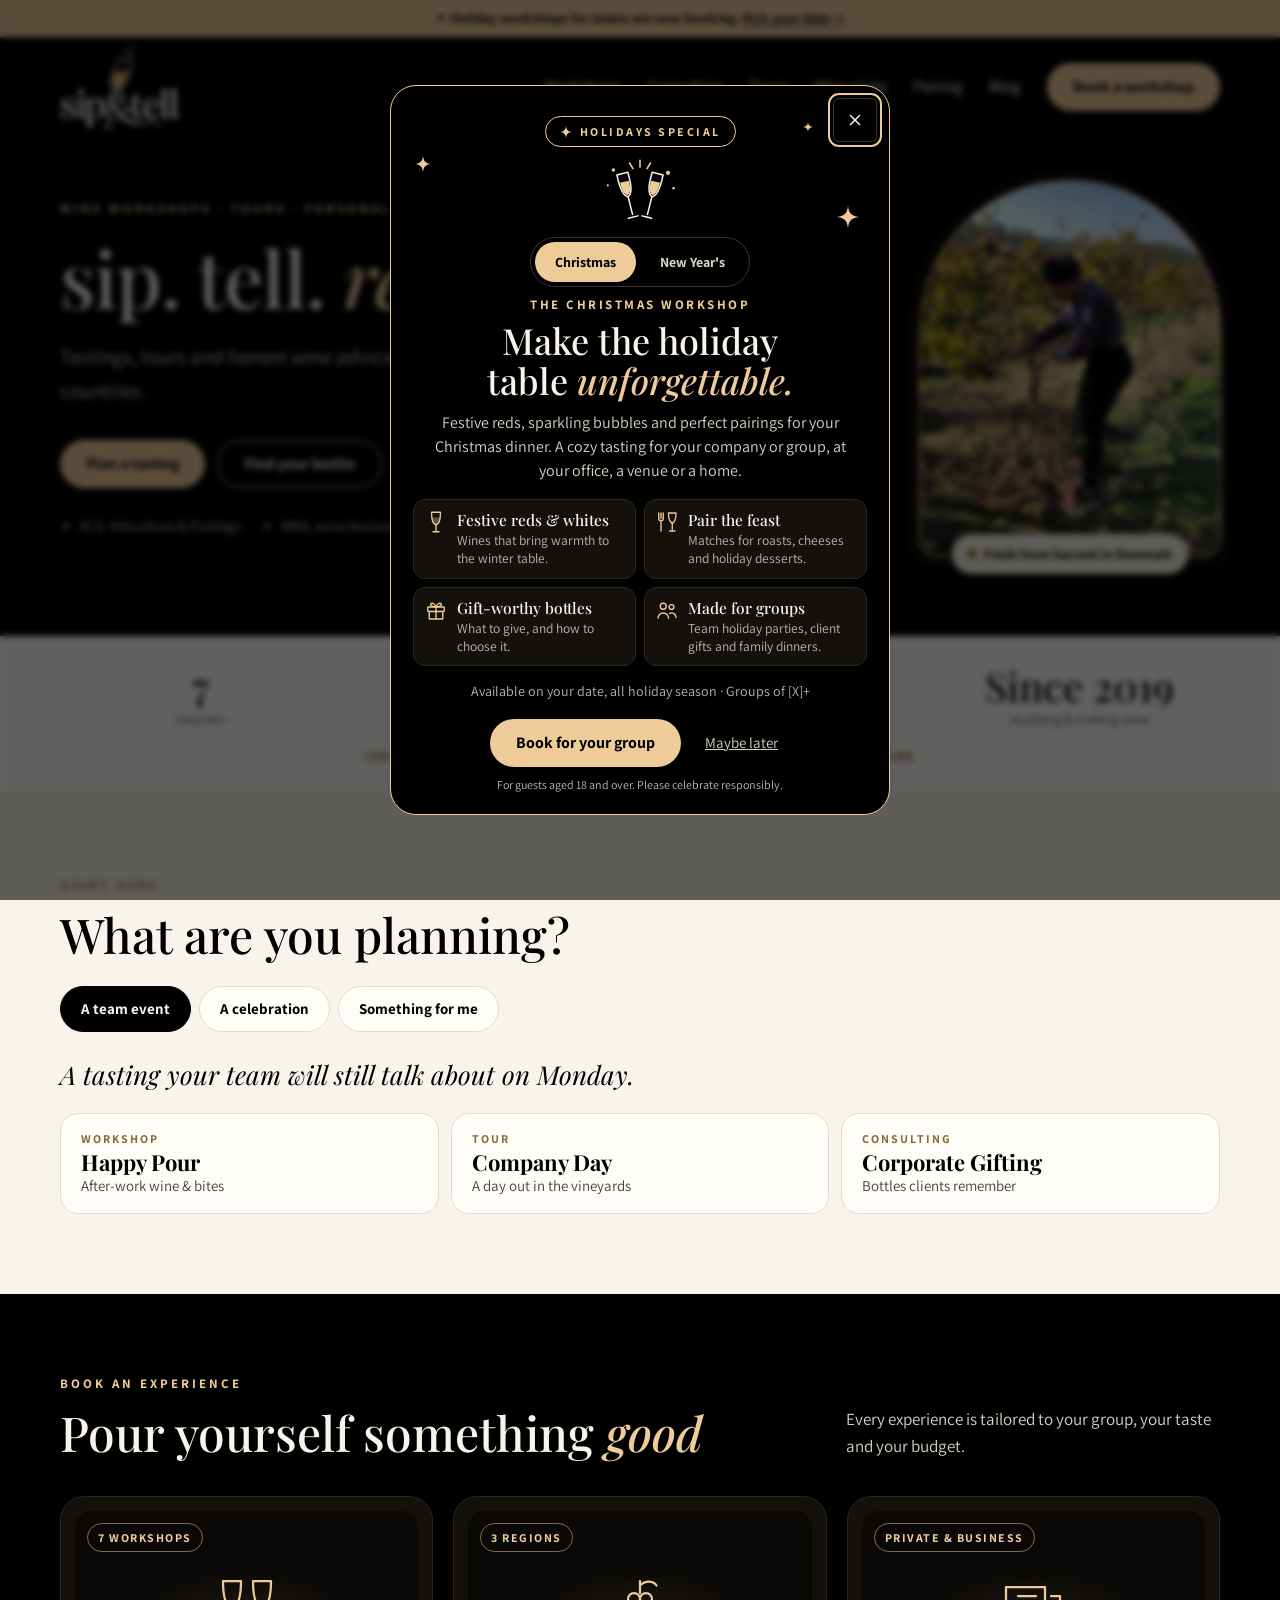
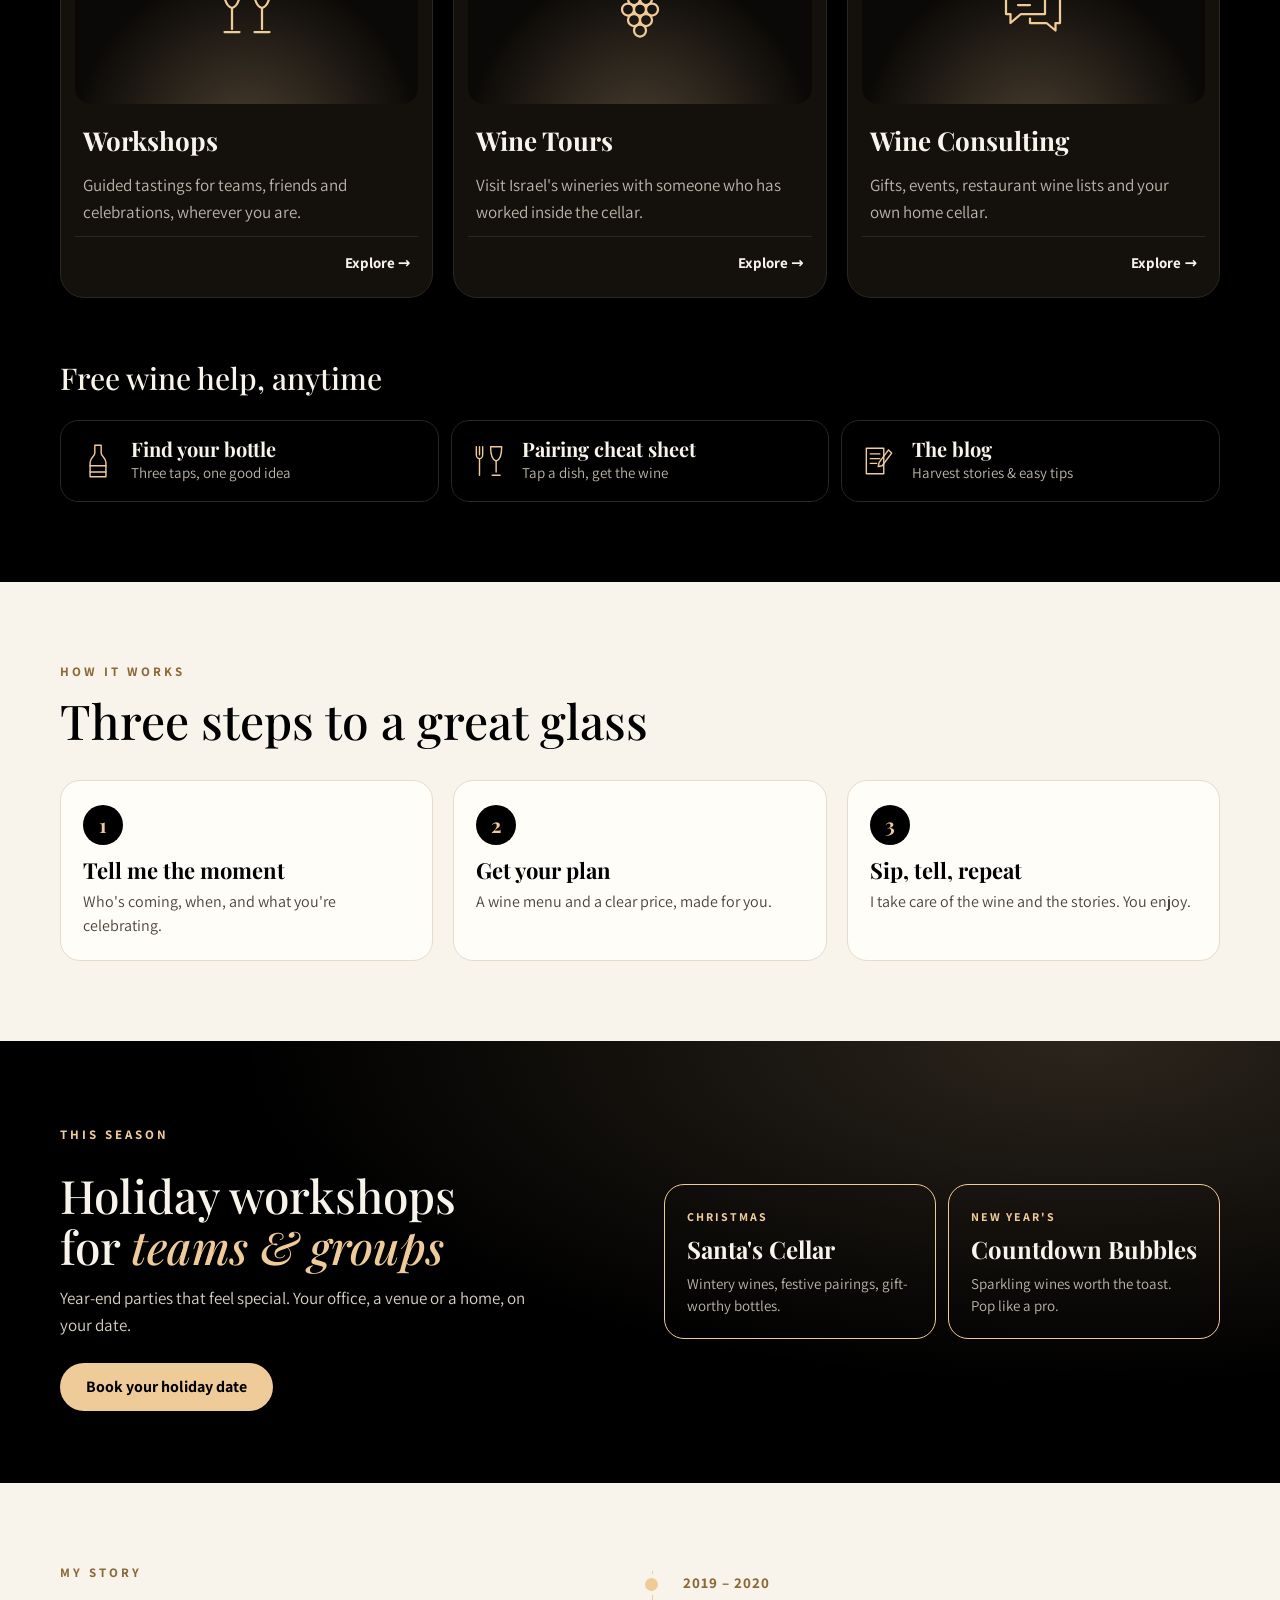
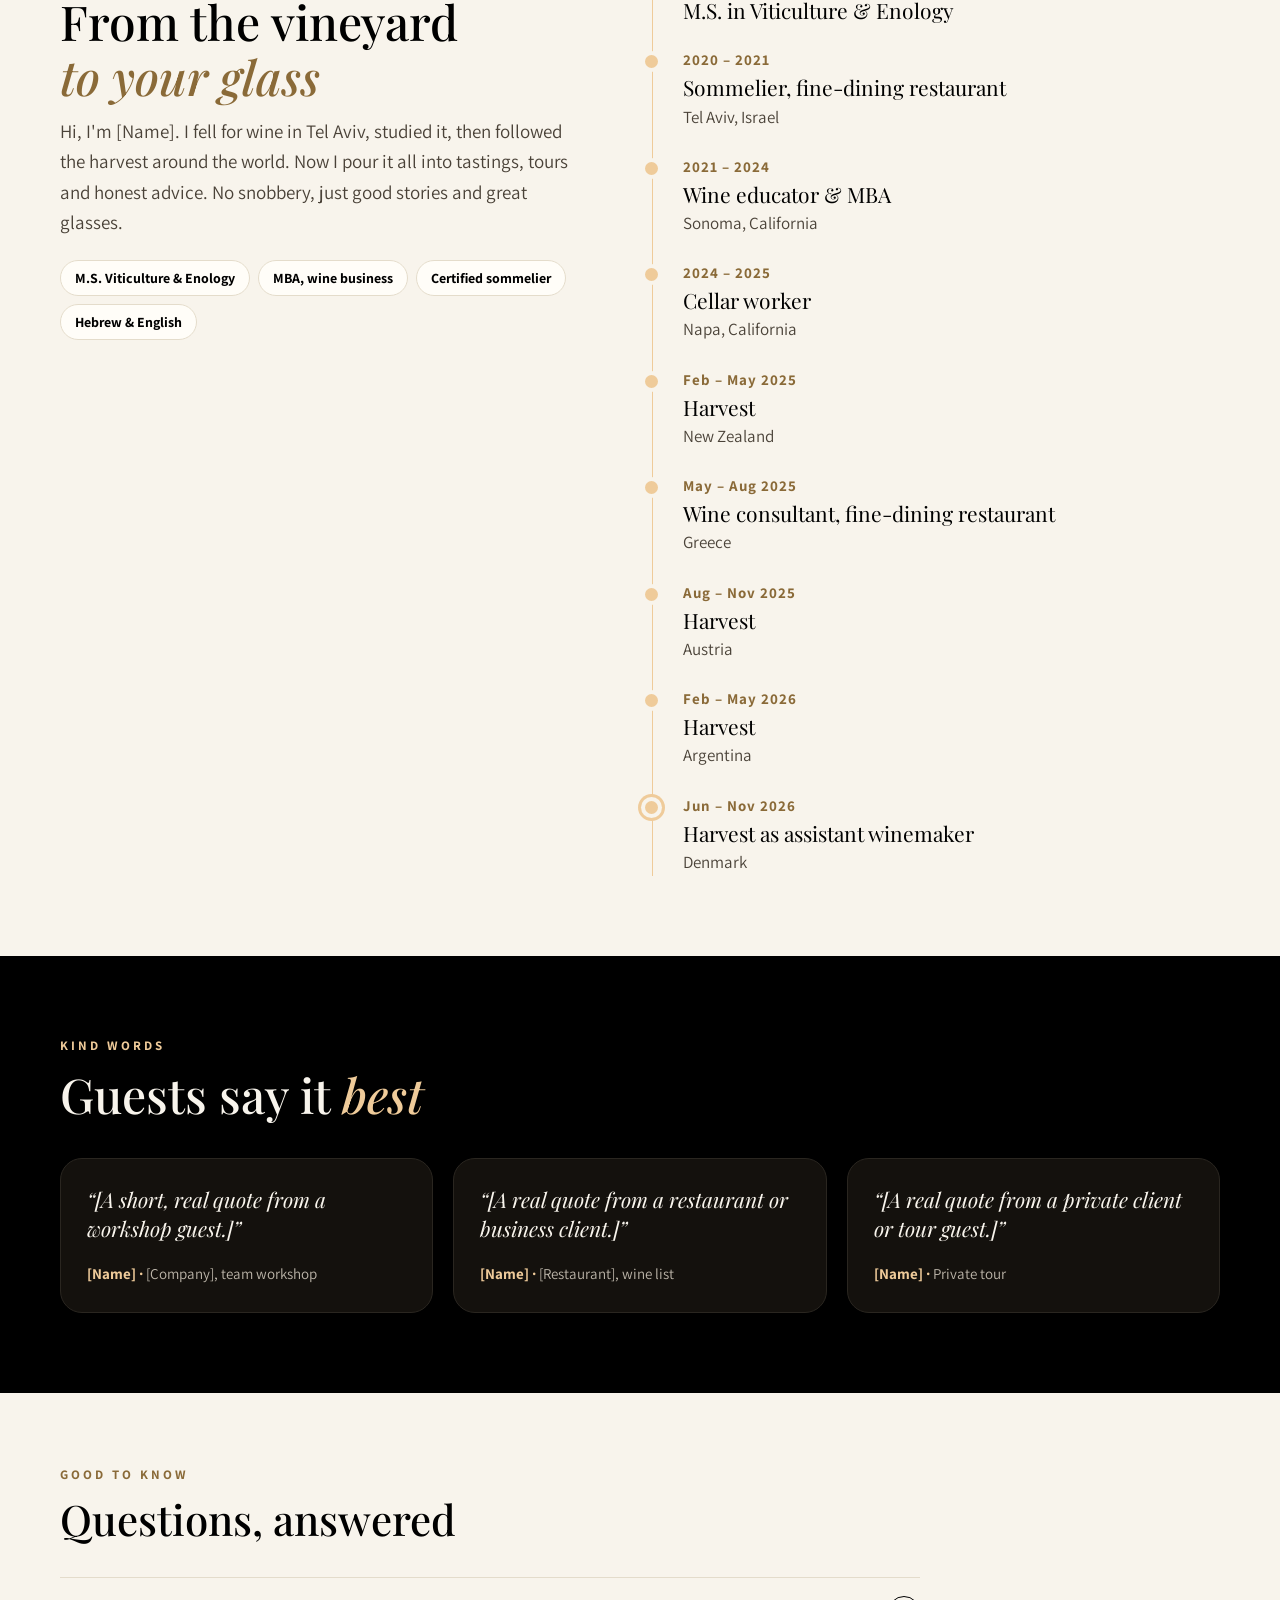
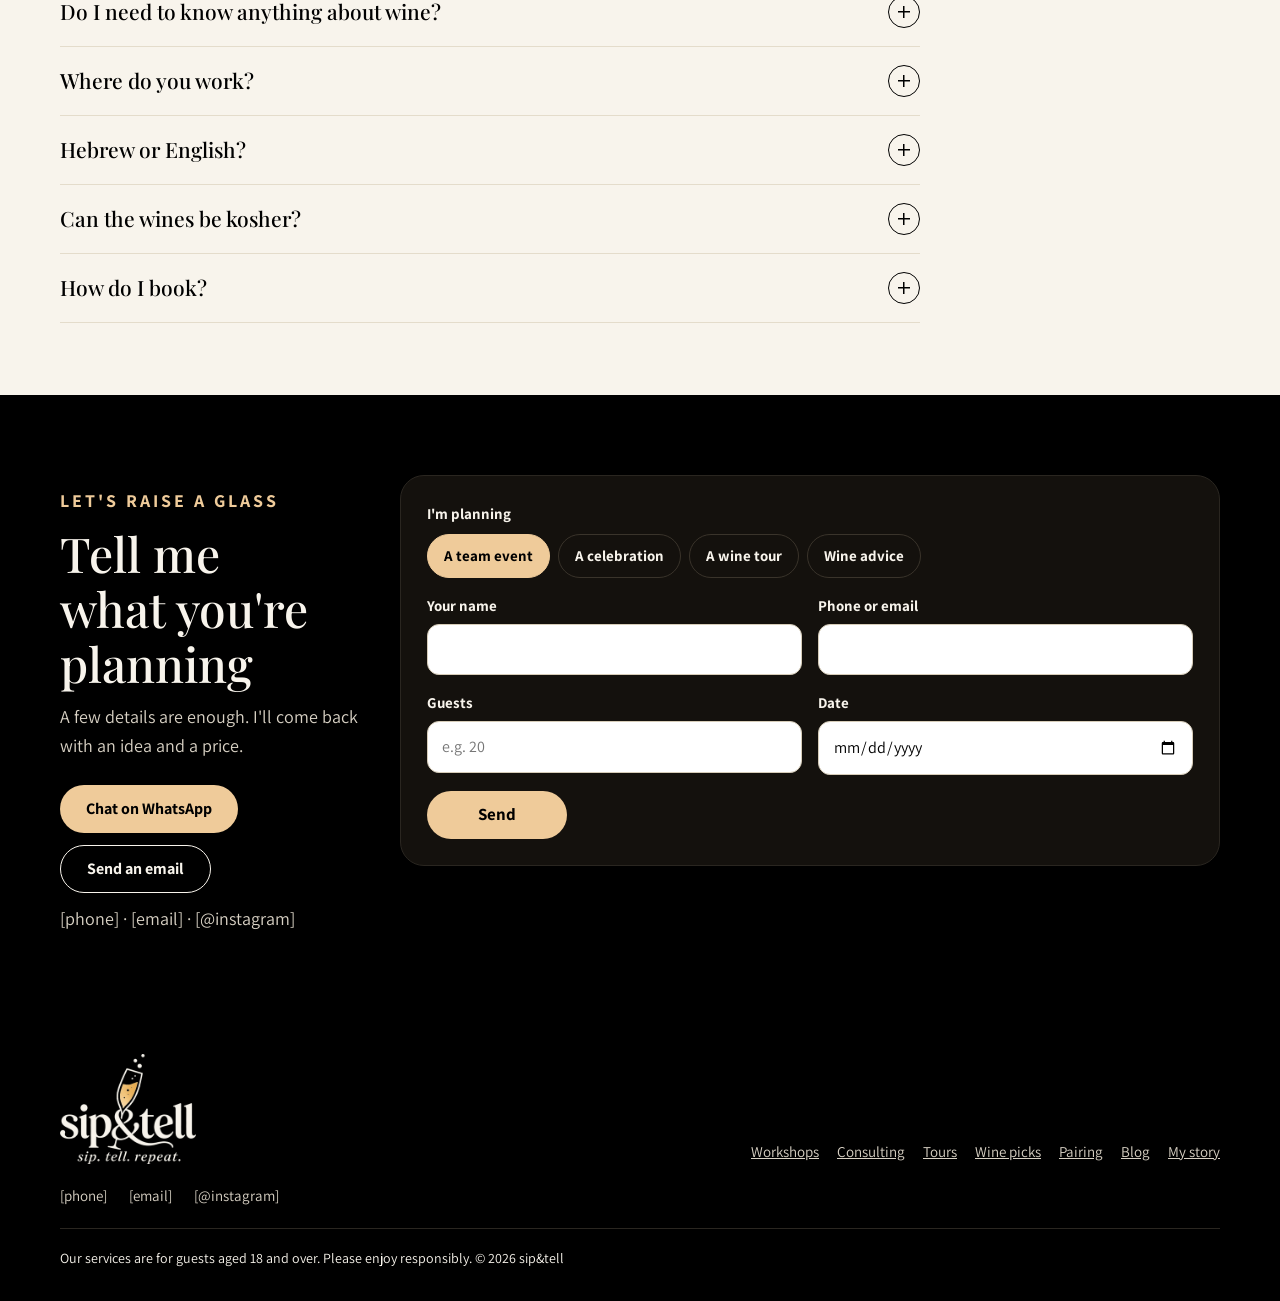
==== commit 31ba8a2d: "Use the brand logo in header and footer, add favicon Co-Authored-By: Claude Opus 5.5 <noreply@anthro" ====
--- a/index.html
+++ b/index.html
@@ -267,6 +267,8 @@
 .highlight{animation:glow 1.4s ease}
 @keyframes glow{0%{box-shadow:0 0 0 0 rgba(239,203,154,0)}30%{box-shadow:0 0 0 6px rgba(239,203,154,.8)}100%{box-shadow:0 0 0 0 rgba(239,203,154,0)}}
 </style>
+<link rel="icon" type="image/png" href="favicon.png">
+<link rel="apple-touch-icon" href="apple-touch-icon.png">
 <link rel="stylesheet" href="extras.css">
 </head>
 <body>
@@ -287,7 +289,7 @@
 
 <header>
   <div class="wrap bar">
-    <a class="logo" href="#top" aria-label="sip&amp;tell, back to top">sip<span class="amp">&amp;<svg aria-hidden="true"><use href="#flute"/></svg></span>tell</a>
+    <a class="logo logo-img" href="#top" aria-label="sip&amp;tell, back to top"><img src="img/logo-light.png" alt="sip&amp;tell" width="242" height="170"></a>
     <nav class="nav" aria-label="Main">
       <div class="nav-links">
         <a href="workshops/">Workshops</a>
@@ -554,7 +556,7 @@
 
 <footer class="dark">
   <div class="wrap foot">
-    <a class="logo" href="#top" aria-label="sip&amp;tell, back to top">sip<span class="amp">&amp;<svg aria-hidden="true"><use href="#flute"/></svg></span>tell</a>
+    <a class="logo logo-img" href="#top" aria-label="sip&amp;tell, back to top"><img src="img/logo-full-light.png" alt="sip&amp;tell: sip. tell. repeat." width="322" height="260" loading="lazy"></a>
     <nav aria-label="Footer">
       <a href="workshops/">Workshops</a>
       <a href="consulting/">Consulting</a>
--- a/extras.css
+++ b/extras.css
@@ -56,3 +56,10 @@
 /* Richer footer contact line */
 .foot-contact{flex-basis:100%;display:flex;flex-wrap:wrap;gap:8px 22px;font-size:15px;color:#D9D2C5}
 .foot-contact span{user-select:all}
+
+/* Real logo image (brand book): cream wordmark with the gold flute */
+.logo.logo-img{padding-top:0;font-size:0;line-height:0;letter-spacing:0}
+.logo-img img{display:block;height:84px;width:auto;max-width:none}
+.foot .logo-img img{height:110px}
+@media (max-width: 1000px){.logo-img img{height:66px}}
+.bar{padding-block:8px}
